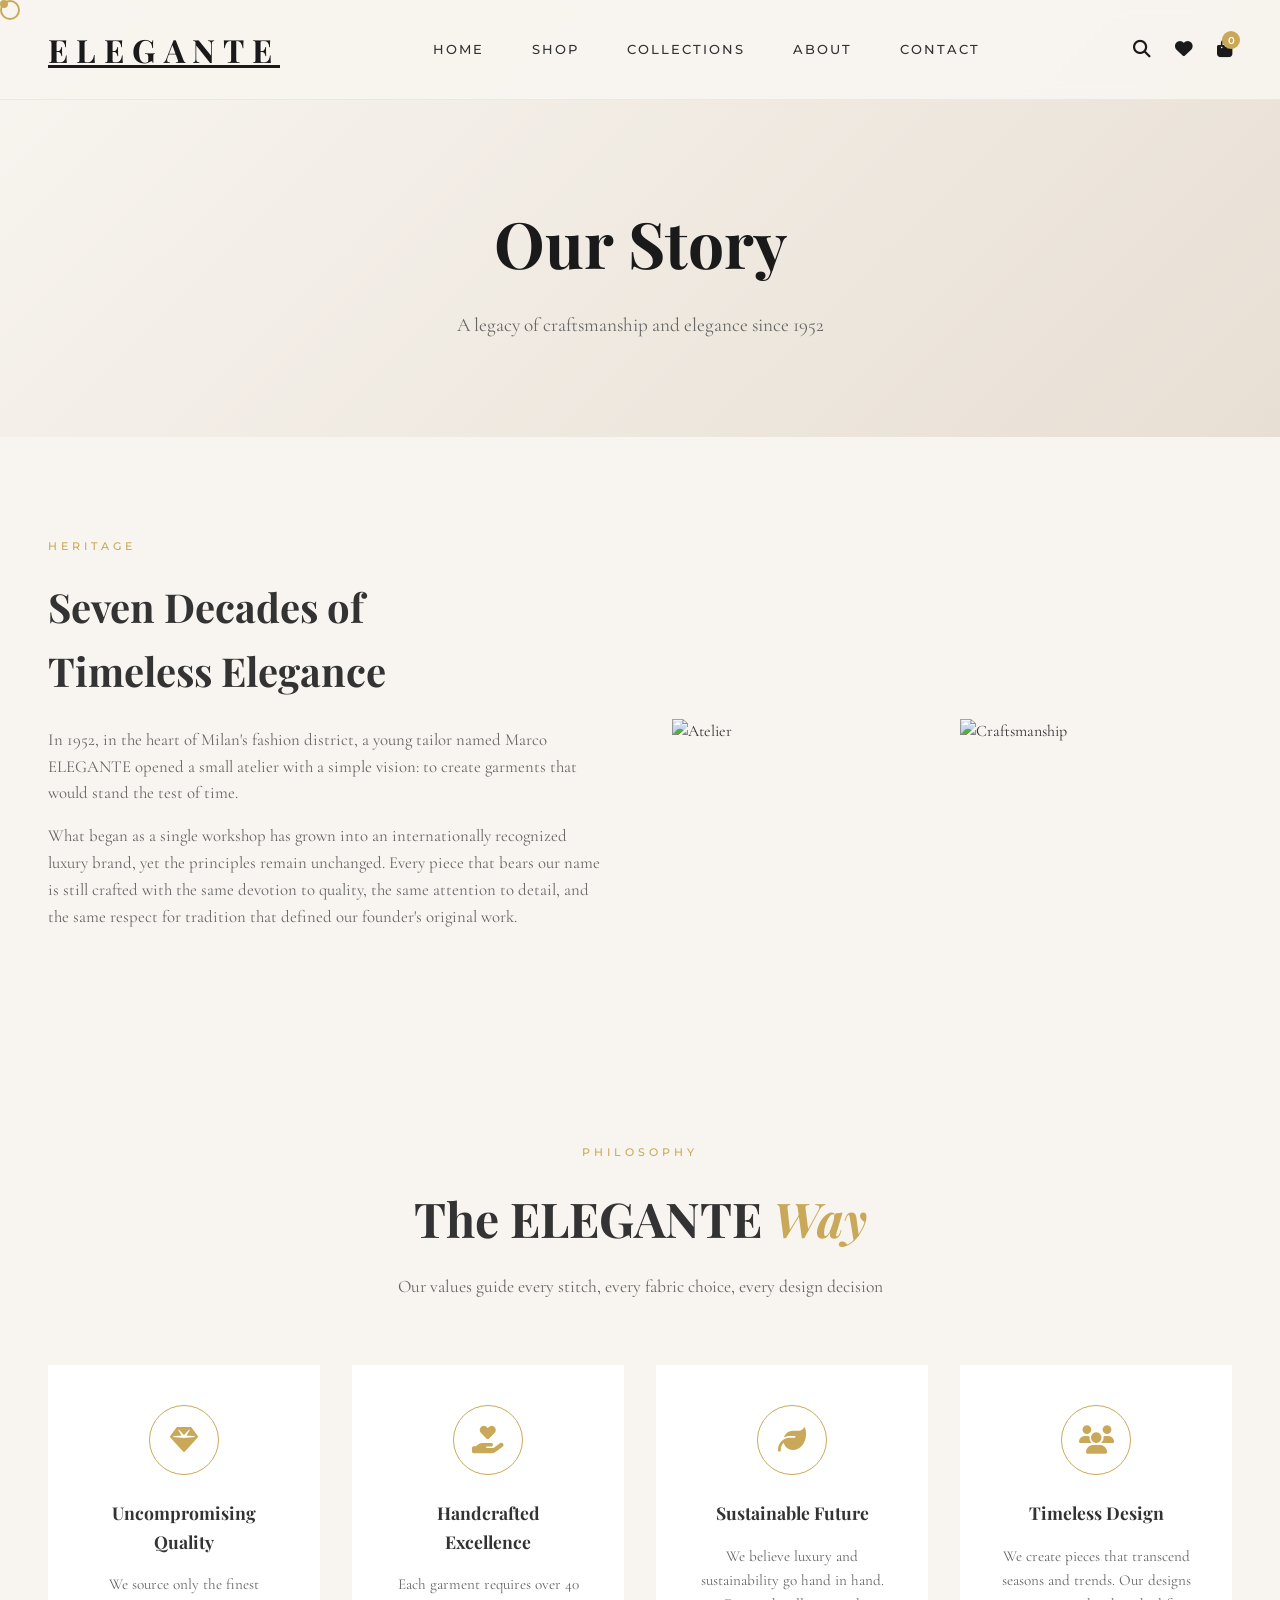
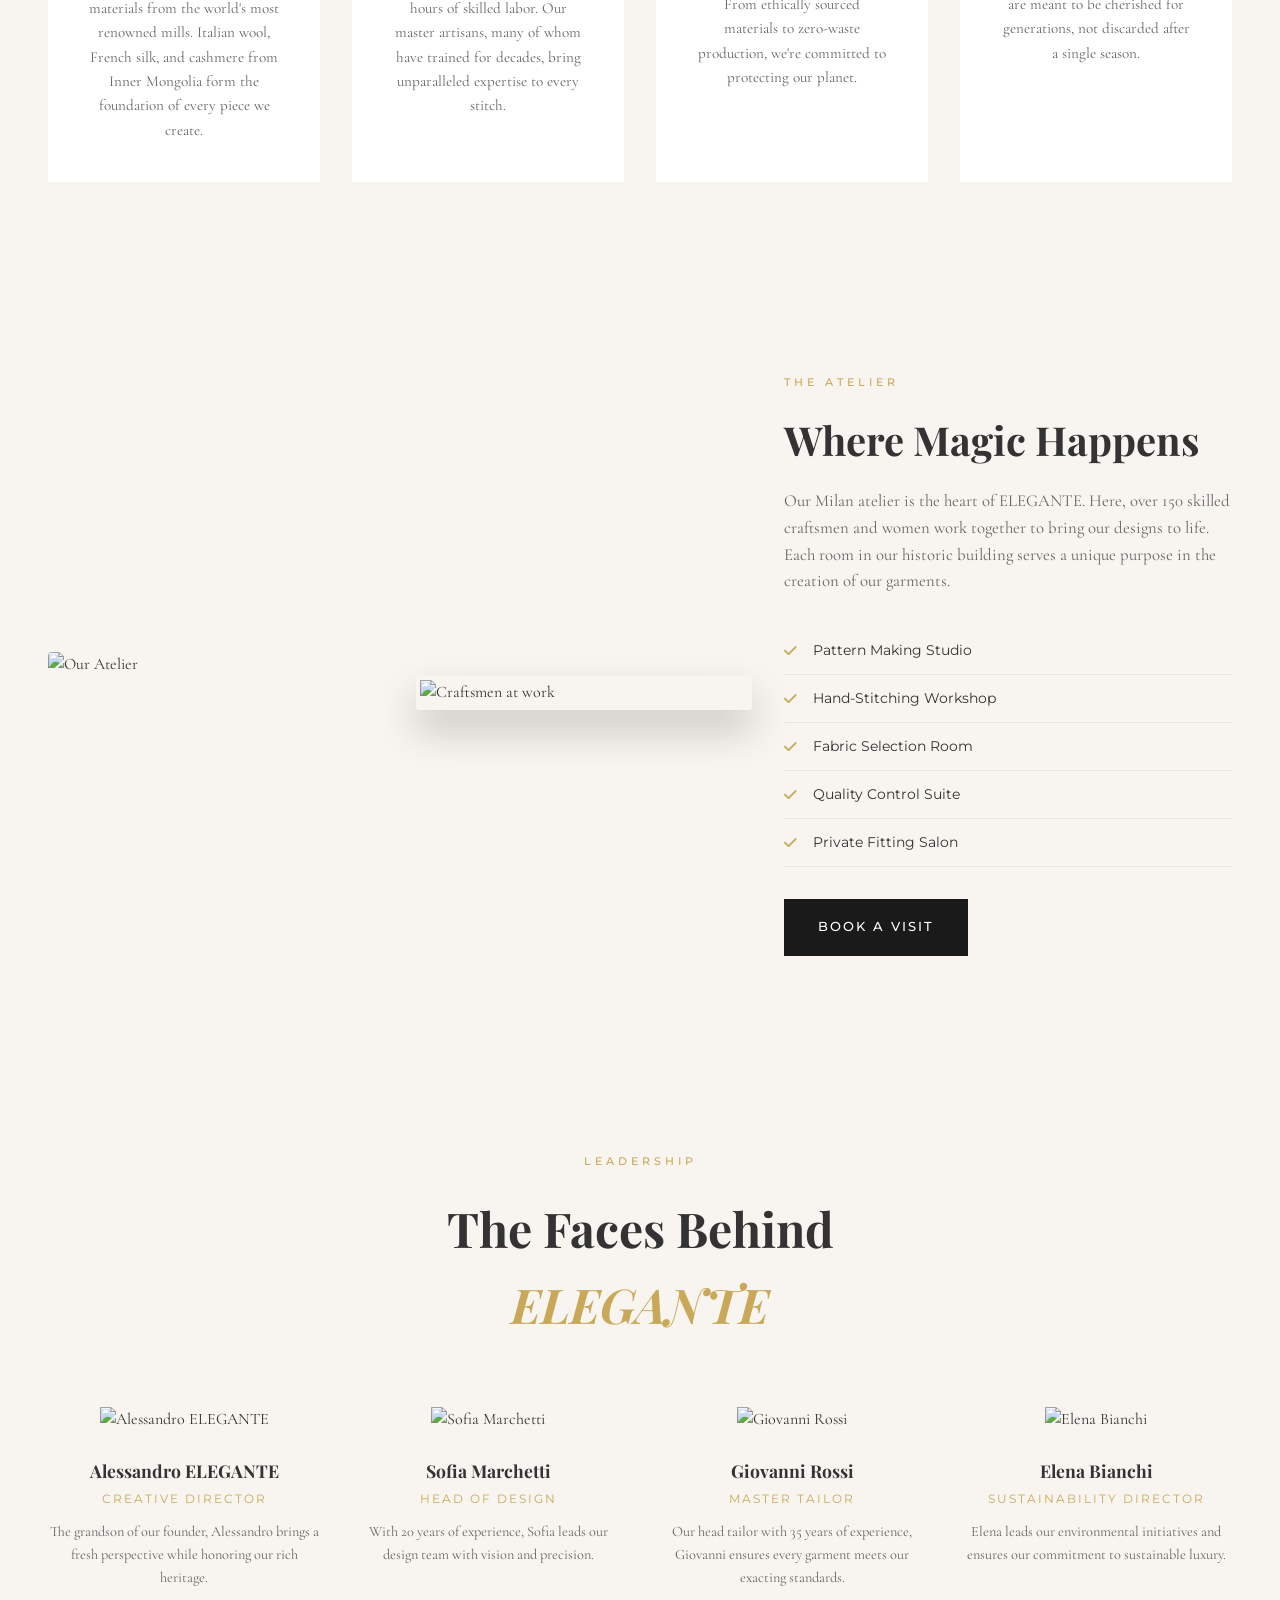
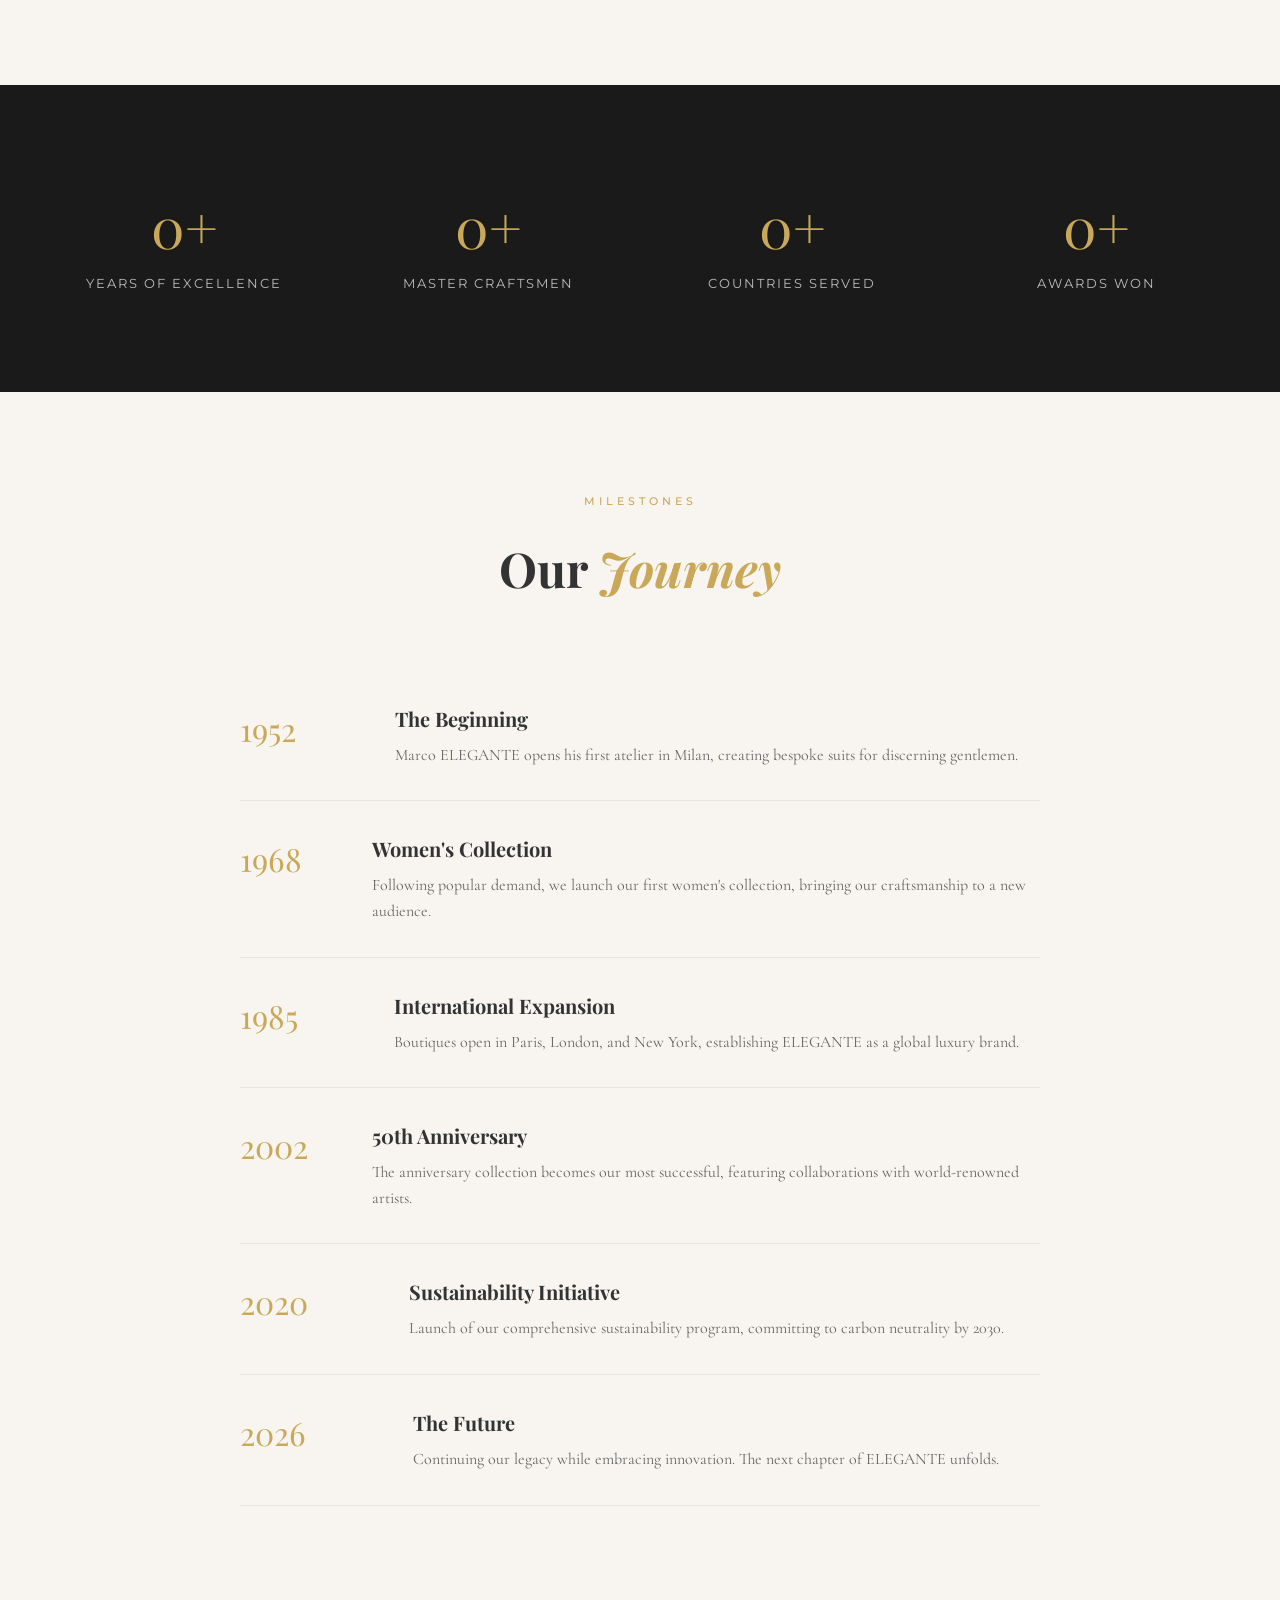
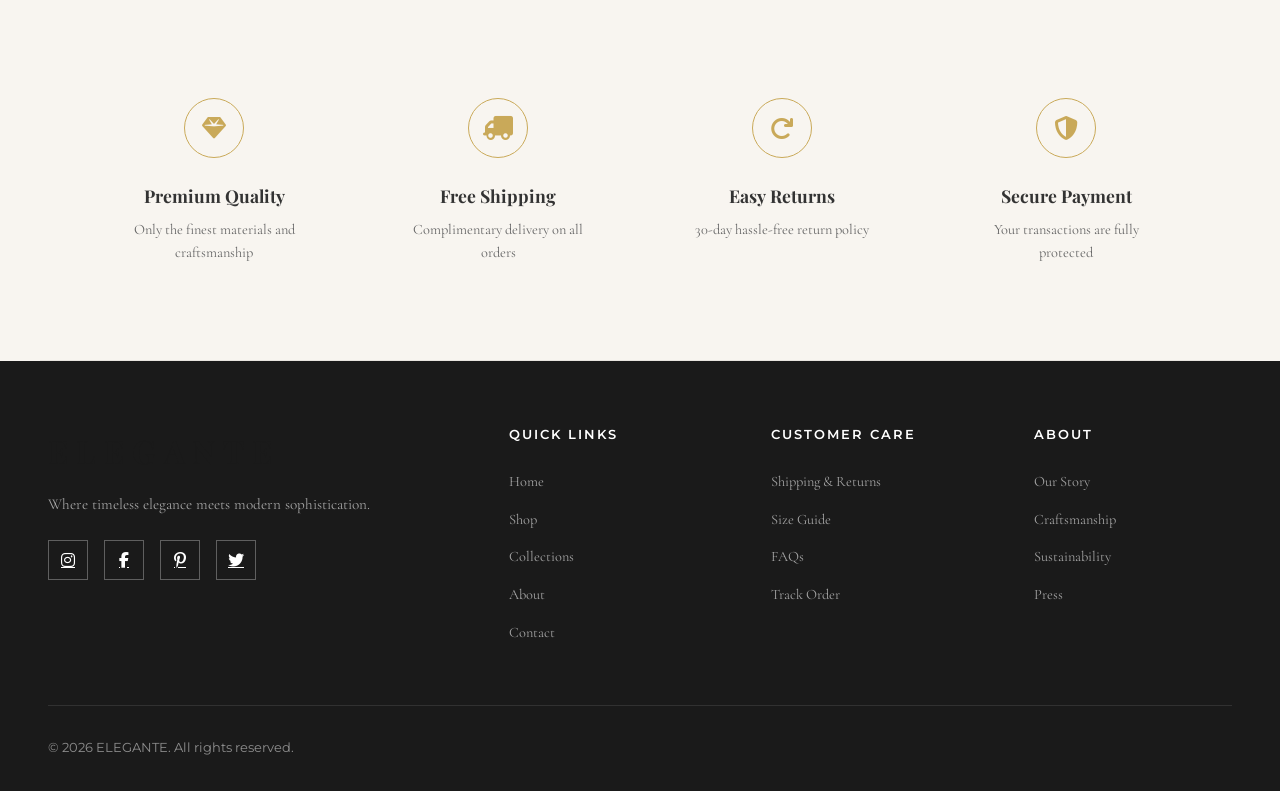
==== about.html @ 5568baad "Add multiple pages: shop, collections, about, contact" ====
<!DOCTYPE html>
<html lang="en">
<head>
    <meta charset="UTF-8">
    <meta name="viewport" content="width=device-width, initial-scale=1.0">
    <title>About Us - ELEGANTE | Luxury Clothing Brand</title>
    <link rel="stylesheet" href="style.css">
    <link href="https://fonts.googleapis.com/css2?family=Playfair+Display:wght@400;500;600;700&family=Cormorant+Garamond:wght@300;400;500;600&family=Montserrat:wght@300;400;500;600&display=swap" rel="stylesheet">
    <link rel="stylesheet" href="https://cdnjs.cloudflare.com/ajax/libs/font-awesome/6.4.0/css/all.min.css">
</head>
<body>
    <div class="cursor"></div>
    <div class="cursor-follower"></div>

    <nav class="navbar">
        <div class="nav-container">
            <a href="index.html" class="logo">ELEGANTE</a>
            <ul class="nav-links">
                <li><a href="index.html">Home</a></li>
                <li><a href="shop.html">Shop</a></li>
                <li><a href="collections.html">Collections</a></li>
                <li><a href="about.html" class="active">About</a></li>
                <li><a href="contact.html">Contact</a></li>
            </ul>
            <div class="nav-icons">
                <button class="icon-btn"><i class="fas fa-search"></i></button>
                <button class="icon-btn"><i class="fas fa-heart"></i></button>
                <button class="icon-btn cart-btn">
                    <i class="fas fa-shopping-bag"></i>
                    <span class="cart-count">0</span>
                </button>
            </div>
            <button class="nav-toggle">
                <span></span>
                <span></span>
                <span></span>
            </button>
        </div>
    </nav>

    <header class="page-header">
        <div class="header-bg"></div>
        <div class="header-content">
            <h1>Our Story</h1>
            <p>A legacy of craftsmanship and elegance since 1952</p>
        </div>
    </header>

    <section class="heritage">
        <div class="heritage-content">
            <div class="heritage-text">
                <span class="tag">Heritage</span>
                <h2>Seven Decades of<br>Timeless Elegance</h2>
                <p>In 1952, in the heart of Milan's fashion district, a young tailor named Marco ELEGANTE opened a small atelier with a simple vision: to create garments that would stand the test of time.</p>
                <p>What began as a single workshop has grown into an internationally recognized luxury brand, yet the principles remain unchanged. Every piece that bears our name is still crafted with the same devotion to quality, the same attention to detail, and the same respect for tradition that defined our founder's original work.</p>
            </div>
            <div class="heritage-images">
                <div class="heritage-img large">
                    <img src="https://images.unsplash.com/photo-1558618666-fcd25c85cd64?w=600&h=800&fit=crop" alt="Atelier">
                </div>
                <div class="heritage-img small">
                    <img src="https://images.unsplash.com/photo-1556905055-8f358a7a47b2?w=400&h=300&fit=crop" alt="Craftsmanship">
                </div>
            </div>
        </div>
    </section>

    <section class="values">
        <div class="section-header">
            <span class="tag">Philosophy</span>
            <h2>The ELEGANTE <span class="highlight">Way</span></h2>
            <p>Our values guide every stitch, every fabric choice, every design decision</p>
        </div>
        <div class="values-grid">
            <div class="value-card">
                <div class="value-icon"><i class="fas fa-gem"></i></div>
                <h3>Uncompromising Quality</h3>
                <p>We source only the finest materials from the world's most renowned mills. Italian wool, French silk, and cashmere from Inner Mongolia form the foundation of every piece we create.</p>
            </div>
            <div class="value-card">
                <div class="value-icon"><i class="fas fa-hand-holding-heart"></i></div>
                <h3>Handcrafted Excellence</h3>
                <p>Each garment requires over 40 hours of skilled labor. Our master artisans, many of whom have trained for decades, bring unparalleled expertise to every stitch.</p>
            </div>
            <div class="value-card">
                <div class="value-icon"><i class="fas fa-leaf"></i></div>
                <h3>Sustainable Future</h3>
                <p>We believe luxury and sustainability go hand in hand. From ethically sourced materials to zero-waste production, we're committed to protecting our planet.</p>
            </div>
            <div class="value-card">
                <div class="value-icon"><i class="fas fa-users"></i></div>
                <h3>Timeless Design</h3>
                <p>We create pieces that transcend seasons and trends. Our designs are meant to be cherished for generations, not discarded after a single season.</p>
            </div>
        </div>
    </section>

    <section class="atelier">
        <div class="atelier-content">
            <div class="atelier-images">
                <img src="https://images.unsplash.com/photo-1558171813-4c088753af8f?w=800&h=600&fit=crop" alt="Our Atelier">
                <img src="https://images.unsplash.com/photo-1556905055-8f358a7a47b2?w=400&h=300&fit=crop" alt="Craftsmen at work" class="floating-img">
            </div>
            <div class="atelier-text">
                <span class="tag">The Atelier</span>
                <h2>Where Magic Happens</h2>
                <p>Our Milan atelier is the heart of ELEGANTE. Here, over 150 skilled craftsmen and women work together to bring our designs to life. Each room in our historic building serves a unique purpose in the creation of our garments.</p>
                <ul class="atelier-features">
                    <li><i class="fas fa-check"></i> Pattern Making Studio</li>
                    <li><i class="fas fa-check"></i> Hand-Stitching Workshop</li>
                    <li><i class="fas fa-check"></i> Fabric Selection Room</li>
                    <li><i class="fas fa-check"></i> Quality Control Suite</li>
                    <li><i class="fas fa-check"></i> Private Fitting Salon</li>
                </ul>
                <a href="contact.html" class="btn btn-primary">Book a Visit</a>
            </div>
        </div>
    </section>

    <section class="team">
        <div class="section-header">
            <span class="tag">Leadership</span>
            <h2>The Faces Behind <span class="highlight">ELEGANTE</span></h2>
        </div>
        <div class="team-grid">
            <div class="team-member">
                <div class="member-img">
                    <img src="https://images.unsplash.com/photo-1472099645785-5658abf4ff4e?w=400&h=500&fit=crop" alt="Alessandro ELEGANTE">
                    <div class="member-overlay">
                        <div class="social">
                            <a href="#"><i class="fab fa-linkedin-in"></i></a>
                            <a href="#"><i class="fab fa-instagram"></i></a>
                        </div>
                    </div>
                </div>
                <h3>Alessandro ELEGANTE</h3>
                <span class="role">Creative Director</span>
                <p>The grandson of our founder, Alessandro brings a fresh perspective while honoring our rich heritage.</p>
            </div>
            <div class="team-member">
                <div class="member-img">
                    <img src="https://images.unsplash.com/photo-1438761681033-6461ffad8d80?w=400&h=500&fit=crop" alt="Sofia Marchetti">
                    <div class="member-overlay">
                        <div class="social">
                            <a href="#"><i class="fab fa-linkedin-in"></i></a>
                            <a href="#"><i class="fab fa-instagram"></i></a>
                        </div>
                    </div>
                </div>
                <h3>Sofia Marchetti</h3>
                <span class="role">Head of Design</span>
                <p>With 20 years of experience, Sofia leads our design team with vision and precision.</p>
            </div>
            <div class="team-member">
                <div class="member-img">
                    <img src="https://images.unsplash.com/photo-1507003211169-0a1dd7228f2d?w=400&h=500&fit=crop" alt="Giovanni Rossi">
                    <div class="member-overlay">
                        <div class="social">
                            <a href="#"><i class="fab fa-linkedin-in"></i></a>
                            <a href="#"><i class="fab fa-instagram"></i></a>
                        </div>
                    </div>
                </div>
                <h3>Giovanni Rossi</h3>
                <span class="role">Master Tailor</span>
                <p>Our head tailor with 35 years of experience, Giovanni ensures every garment meets our exacting standards.</p>
            </div>
            <div class="team-member">
                <div class="member-img">
                    <img src="https://images.unsplash.com/photo-1534528741775-53994a69daeb?w=400&h=500&fit=crop" alt="Elena Bianchi">
                    <div class="member-overlay">
                        <div class="social">
                            <a href="#"><i class="fab fa-linkedin-in"></i></a>
                            <a href="#"><i class="fab fa-instagram"></i></a>
                        </div>
                    </div>
                </div>
                <h3>Elena Bianchi</h3>
                <span class="role">Sustainability Director</span>
                <p>Elena leads our environmental initiatives and ensures our commitment to sustainable luxury.</p>
            </div>
        </div>
    </section>

    <section class="stats">
        <div class="stat-item">
            <span class="stat-number" data-target="70">0</span>
            <span class="stat-label">Years of Excellence</span>
        </div>
        <div class="stat-item">
            <span class="stat-number" data-target="150">0</span>
            <span class="stat-label">Master Craftsmen</span>
        </div>
        <div class="stat-item">
            <span class="stat-number" data-target="50">0</span>
            <span class="stat-label">Countries Served</span>
        </div>
        <div class="stat-item">
            <span class="stat-number" data-target="100">0</span>
            <span class="stat-label">Awards Won</span>
        </div>
    </section>

    <section class="timeline">
        <div class="section-header">
            <span class="tag">Milestones</span>
            <h2>Our <span class="highlight">Journey</span></h2>
        </div>
        <div class="timeline-content">
            <div class="timeline-item">
                <div class="timeline-year">1952</div>
                <div class="timeline-content">
                    <h3>The Beginning</h3>
                    <p>Marco ELEGANTE opens his first atelier in Milan, creating bespoke suits for discerning gentlemen.</p>
                </div>
            </div>
            <div class="timeline-item">
                <div class="timeline-year">1968</div>
                <div class="timeline-content">
                    <h3>Women's Collection</h3>
                    <p>Following popular demand, we launch our first women's collection, bringing our craftsmanship to a new audience.</p>
                </div>
            </div>
            <div class="timeline-item">
                <div class="timeline-year">1985</div>
                <div class="timeline-content">
                    <h3>International Expansion</h3>
                    <p>Boutiques open in Paris, London, and New York, establishing ELEGANTE as a global luxury brand.</p>
                </div>
            </div>
            <div class="timeline-item">
                <div class="timeline-year">2002</div>
                <div class="timeline-content">
                    <h3>50th Anniversary</h3>
                    <p>The anniversary collection becomes our most successful, featuring collaborations with world-renowned artists.</p>
                </div>
            </div>
            <div class="timeline-item">
                <div class="timeline-year">2020</div>
                <div class="timeline-content">
                    <h3>Sustainability Initiative</h3>
                    <p>Launch of our comprehensive sustainability program, committing to carbon neutrality by 2030.</p>
                </div>
            </div>
            <div class="timeline-item">
                <div class="timeline-year">2026</div>
                <div class="timeline-content">
                    <h3>The Future</h3>
                    <p>Continuing our legacy while embracing innovation. The next chapter of ELEGANTE unfolds.</p>
                </div>
            </div>
        </div>
    </section>

    <section class="features">
        <div class="feature">
            <div class="feature-icon"><i class="fas fa-gem"></i></div>
            <h3>Premium Quality</h3>
            <p>Only the finest materials and craftsmanship</p>
        </div>
        <div class="feature">
            <div class="feature-icon"><i class="fas fa-truck"></i></div>
            <h3>Free Shipping</h3>
            <p>Complimentary delivery on all orders</p>
        </div>
        <div class="feature">
            <div class="feature-icon"><i class="fas fa-undo"></i></div>
            <h3>Easy Returns</h3>
            <p>30-day hassle-free return policy</p>
        </div>
        <div class="feature">
            <div class="feature-icon"><i class="fas fa-shield-alt"></i></div>
            <h3>Secure Payment</h3>
            <p>Your transactions are fully protected</p>
        </div>
    </section>

    <footer class="footer">
        <div class="footer-top">
            <div class="footer-brand">
                <div class="logo">ELEGANTE</div>
                <p>Where timeless elegance meets modern sophistication.</p>
                <div class="social">
                    <a href="#"><i class="fab fa-instagram"></i></a>
                    <a href="#"><i class="fab fa-facebook-f"></i></a>
                    <a href="#"><i class="fab fa-pinterest-p"></i></a>
                    <a href="#"><i class="fab fa-twitter"></i></a>
                </div>
            </div>
            <div class="footer-links">
                <h4>Quick Links</h4>
                <ul>
                    <li><a href="index.html">Home</a></li>
                    <li><a href="shop.html">Shop</a></li>
                    <li><a href="collections.html">Collections</a></li>
                    <li><a href="about.html">About</a></li>
                    <li><a href="contact.html">Contact</a></li>
                </ul>
            </div>
            <div class="footer-links">
                <h4>Customer Care</h4>
                <ul>
                    <li><a href="#">Shipping & Returns</a></li>
                    <li><a href="#">Size Guide</a></li>
                    <li><a href="#">FAQs</a></li>
                    <li><a href="#">Track Order</a></li>
                </ul>
            </div>
            <div class="footer-links">
                <h4>About</h4>
                <ul>
                    <li><a href="#">Our Story</a></li>
                    <li><a href="#">Craftsmanship</a></li>
                    <li><a href="#">Sustainability</a></li>
                    <li><a href="#">Press</a></li>
                </ul>
            </div>
        </div>
        <div class="footer-bottom">
            <p>&copy; 2026 ELEGANTE. All rights reserved.</p>
        </div>
    </footer>

    <style>
        .page-header {
            padding: 12rem 3rem 6rem;
            text-align: center;
            position: relative;
            overflow: hidden;
        }

        .header-bg {
            position: absolute;
            inset: 0;
            background: linear-gradient(135deg, var(--cream) 0%, #e8dfd4 100%);
            z-index: 0;
        }

        .header-content {
            position: relative;
            z-index: 1;
        }

        .page-header h1 {
            font-family: var(--font-display);
            font-size: 4rem;
            color: var(--primary);
            margin-bottom: 1rem;
        }

        .page-header p {
            font-size: 1.2rem;
            color: var(--text-light);
        }

        .heritage {
            padding: 6rem 3rem;
            max-width: 1400px;
            margin: 0 auto;
        }

        .heritage-content {
            display: grid;
            grid-template-columns: 1fr 1fr;
            gap: 4rem;
            align-items: center;
        }

        .heritage-text .tag {
            font-family: var(--font-sans);
            font-size: 0.7rem;
            font-weight: 500;
            letter-spacing: 4px;
            text-transform: uppercase;
            color: var(--accent);
        }

        .heritage-text h2 {
            font-family: var(--font-display);
            font-size: 2.5rem;
            margin: 1rem 0 1.5rem;
        }

        .heritage-text p {
            color: var(--text-light);
            font-size: 1.05rem;
            margin-bottom: 1rem;
        }

        .heritage-images {
            display: grid;
            grid-template-columns: 1fr 1fr;
            gap: 1rem;
        }

        .heritage-img {
            overflow: hidden;
        }

        .heritage-img.large {
            grid-row: span 2;
        }

        .heritage-img img {
            width: 100%;
            height: 100%;
            object-fit: cover;
            transition: transform 0.6s ease;
        }

        .heritage-img:hover img {
            transform: scale(1.05);
        }

        .values {
            padding: 6rem 3rem;
            background: var(--cream);
        }

        .section-header {
            text-align: center;
            max-width: 600px;
            margin: 0 auto 4rem;
        }

        .tag {
            font-family: var(--font-sans);
            font-size: 0.7rem;
            font-weight: 500;
            letter-spacing: 4px;
            text-transform: uppercase;
            color: var(--accent);
        }

        .section-header h2 {
            font-family: var(--font-display);
            font-size: 3rem;
            margin: 1rem 0;
        }

        .highlight {
            color: var(--accent);
            font-style: italic;
        }

        .values-grid {
            display: grid;
            grid-template-columns: repeat(4, 1fr);
            gap: 2rem;
            max-width: 1200px;
            margin: 0 auto;
        }

        .value-card {
            text-align: center;
            padding: 2.5rem;
            background: var(--white);
            transition: transform 0.4s ease, box-shadow 0.4s ease;
        }

        .value-card:hover {
            transform: translateY(-10px);
            box-shadow: 0 20px 40px rgba(0, 0, 0, 0.1);
        }

        .value-icon {
            width: 70px;
            height: 70px;
            margin: 0 auto 1.5rem;
            display: flex;
            align-items: center;
            justify-content: center;
            font-size: 1.75rem;
            color: var(--accent);
            border: 1px solid var(--accent);
            border-radius: 50%;
        }

        .value-card h3 {
            font-family: var(--font-display);
            font-size: 1.1rem;
            margin-bottom: 1rem;
        }

        .value-card p {
            font-size: 0.95rem;
            color: var(--text-light);
        }

        .atelier {
            padding: 6rem 3rem;
        }

        .atelier-content {
            display: grid;
            grid-template-columns: 1.5fr 1fr;
            gap: 4rem;
            max-width: 1400px;
            margin: 0 auto;
            align-items: center;
        }

        .atelier-images {
            position: relative;
        }

        .atelier-images img {
            width: 100%;
            border-radius: 4px;
        }

        .atelier-images .floating-img {
            position: absolute;
            bottom: -2rem;
            right: -2rem;
            width: 50%;
            border: 4px solid var(--cream);
            box-shadow: 0 20px 40px rgba(0, 0, 0, 0.2);
        }

        .atelier-text .tag {
            display: block;
        }

        .atelier-text h2 {
            font-family: var(--font-display);
            font-size: 2.5rem;
            margin: 1rem 0;
        }

        .atelier-text > p {
            color: var(--text-light);
            font-size: 1.05rem;
            margin-bottom: 2rem;
        }

        .atelier-features {
            list-style: none;
            margin-bottom: 2rem;
        }

        .atelier-features li {
            padding: 0.75rem 0;
            font-family: var(--font-sans);
            font-size: 0.9rem;
            display: flex;
            align-items: center;
            gap: 1rem;
            border-bottom: 1px solid var(--light-gray);
        }

        .atelier-features i {
            color: var(--accent);
        }

        .team {
            padding: 6rem 3rem;
            background: var(--cream);
        }

        .team-grid {
            display: grid;
            grid-template-columns: repeat(4, 1fr);
            gap: 2rem;
            max-width: 1200px;
            margin: 0 auto;
        }

        .team-member {
            text-align: center;
        }

        .member-img {
            position: relative;
            margin-bottom: 1.5rem;
            overflow: hidden;
        }

        .member-img img {
            width: 100%;
            height: 300px;
            object-fit: cover;
            transition: transform 0.6s ease;
        }

        .team-member:hover .member-img img {
            transform: scale(1.05);
        }

        .member-overlay {
            position: absolute;
            inset: 0;
            background: rgba(0, 0, 0, 0.5);
            display: flex;
            align-items: center;
            justify-content: center;
            opacity: 0;
            transition: opacity 0.4s ease;
        }

        .team-member:hover .member-overlay {
            opacity: 1;
        }

        .member-overlay .social {
            display: flex;
            gap: 1rem;
        }

        .member-overlay .social a {
            width: 40px;
            height: 40px;
            background: var(--white);
            display: flex;
            align-items: center;
            justify-content: center;
            color: var(--primary);
            transition: background 0.3s ease, color 0.3s ease;
        }

        .member-overlay .social a:hover {
            background: var(--accent);
            color: var(--white);
        }

        .team-member h3 {
            font-family: var(--font-display);
            font-size: 1.1rem;
            margin-bottom: 0.25rem;
        }

        .team-member .role {
            display: block;
            font-family: var(--font-sans);
            font-size: 0.75rem;
            letter-spacing: 2px;
            text-transform: uppercase;
            color: var(--accent);
            margin-bottom: 0.75rem;
        }

        .team-member p {
            font-size: 0.9rem;
            color: var(--text-light);
        }

        .stats {
            display: grid;
            grid-template-columns: repeat(4, 1fr);
            gap: 2rem;
            padding: 6rem 3rem;
            background: var(--primary);
        }

        .stat-item {
            text-align: center;
            color: var(--white);
        }

        .stat-number {
            display: block;
            font-family: var(--font-display);
            font-size: 3.5rem;
            color: var(--accent);
        }

        .stat-number::after {
            content: '+';
        }

        .stat-label {
            font-family: var(--font-sans);
            font-size: 0.8rem;
            letter-spacing: 2px;
            text-transform: uppercase;
            opacity: 0.7;
        }

        .timeline {
            padding: 6rem 3rem;
        }

        .timeline-content {
            max-width: 800px;
            margin: 0 auto;
        }

        .timeline-item {
            display: flex;
            gap: 2rem;
            padding: 2rem 0;
            border-bottom: 1px solid var(--light-gray);
        }

        .timeline-year {
            font-family: var(--font-display);
            font-size: 2rem;
            color: var(--accent);
            min-width: 100px;
        }

        .timeline-item h3 {
            font-family: var(--font-display);
            font-size: 1.25rem;
            margin-bottom: 0.5rem;
        }

        .timeline-item p {
            color: var(--text-light);
        }

        @media (max-width: 992px) {
            .heritage-content {
                grid-template-columns: 1fr;
            }

            .values-grid {
                grid-template-columns: repeat(2, 1fr);
            }

            .atelier-content {
                grid-template-columns: 1fr;
            }

            .atelier-images .floating-img {
                position: static;
                width: 100%;
                margin-top: 1rem;
            }

            .team-grid {
                grid-template-columns: repeat(2, 1fr);
            }

            .stats {
                grid-template-columns: repeat(2, 1fr);
            }
        }

        @media (max-width: 768px) {
            .page-header h1 {
                font-size: 2.5rem;
            }

            .values-grid,
            .team-grid {
                grid-template-columns: 1fr;
            }

            .timeline-item {
                flex-direction: column;
                gap: 0.5rem;
            }

            .timeline-year {
                font-size: 1.5rem;
            }
        }
    </style>

    <script src="script.js"></script>
</body>
</html>
---- style.css ----
* {
    margin: 0;
    padding: 0;
    box-sizing: border-box;
}

:root {
    --primary: #1a1a1a;
    --accent: #c9a959;
    --accent-dark: #a68b3d;
    --cream: #f8f5f0;
    --light-gray: #e8e4df;
    --text: #333333;
    --text-light: #666666;
    --white: #ffffff;
    --font-display: 'Playfair Display', serif;
    --font-body: 'Cormorant Garamond', serif;
    --font-sans: 'Montserrat', sans-serif;
}

html {
    scroll-behavior: smooth;
}

body {
    font-family: var(--font-body);
    color: var(--text);
    background: var(--cream);
    line-height: 1.6;
    overflow-x: hidden;
    cursor: none;
}

.cursor {
    width: 20px;
    height: 20px;
    border: 2px solid var(--accent);
    border-radius: 50%;
    position: fixed;
    pointer-events: none;
    z-index: 10000;
    transition: transform 0.1s ease;
}

.cursor-follower {
    width: 8px;
    height: 8px;
    background: var(--accent);
    border-radius: 50%;
    position: fixed;
    pointer-events: none;
    z-index: 10000;
    transition: transform 0.3s ease;
}

.navbar {
    position: fixed;
    top: 0;
    left: 0;
    right: 0;
    z-index: 1000;
    padding: 1.5rem 3rem;
    background: rgba(248, 245, 240, 0.95);
    backdrop-filter: blur(10px);
    border-bottom: 1px solid rgba(0, 0, 0, 0.05);
}

.nav-container {
    max-width: 1400px;
    margin: 0 auto;
    display: flex;
    justify-content: space-between;
    align-items: center;
}

.logo {
    font-family: var(--font-display);
    font-size: 2rem;
    font-weight: 700;
    letter-spacing: 8px;
    color: var(--primary);
}

.nav-links {
    display: flex;
    list-style: none;
    gap: 3rem;
}

.nav-links a {
    font-family: var(--font-sans);
    font-size: 0.8rem;
    font-weight: 500;
    letter-spacing: 2px;
    text-transform: uppercase;
    color: var(--text);
    text-decoration: none;
    position: relative;
    padding: 0.5rem 0;
}

.nav-links a::after {
    content: '';
    position: absolute;
    bottom: 0;
    left: 0;
    width: 0;
    height: 1px;
    background: var(--accent);
    transition: width 0.3s ease;
}

.nav-links a:hover::after,
.nav-links a.active::after {
    width: 100%;
}

.nav-icons {
    display: flex;
    gap: 1.5rem;
}

.icon-btn {
    background: none;
    border: none;
    font-size: 1.1rem;
    color: var(--primary);
    cursor: pointer;
    transition: color 0.3s;
    position: relative;
}

.icon-btn:hover {
    color: var(--accent);
}

.cart-count {
    position: absolute;
    top: -8px;
    right: -8px;
    width: 18px;
    height: 18px;
    background: var(--accent);
    color: var(--white);
    font-size: 0.65rem;
    font-family: var(--font-sans);
    font-weight: 600;
    border-radius: 50%;
    display: flex;
    align-items: center;
    justify-content: center;
}

.nav-toggle {
    display: none;
    flex-direction: column;
    gap: 5px;
    background: none;
    border: none;
    cursor: pointer;
}

.nav-toggle span {
    width: 25px;
    height: 2px;
    background: var(--primary);
    transition: all 0.3s;
}

.hero {
    min-height: 100vh;
    position: relative;
    overflow: hidden;
    perspective: 1000px;
}

.hero-bg {
    position: absolute;
    inset: 0;
    transform-style: preserve-3d;
}

.bg-layer {
    position: absolute;
    inset: 0;
    background-size: cover;
    background-position: center;
}

.layer-1 {
    background: linear-gradient(135deg, var(--cream) 0%, #e8dfd4 100%);
    opacity: 1;
    transform: translateZ(-100px) scale(1.5);
}

.layer-2 {
    background: url('https://images.unsplash.com/photo-1558171813-4c088753af8f?w=1920&h=1080&fit=crop') center/cover;
    opacity: 0.05;
    transform: translateZ(-200px) scale(2);
    animation: float 20s ease-in-out infinite;
}

.layer-3 {
    background: radial-gradient(ellipse at 70% 50%, rgba(201, 169, 89, 0.1) 0%, transparent 50%);
    transform: translateZ(-50px);
}

@keyframes float {
    0%, 100% { transform: translateZ(-200px) scale(2) translateY(0); }
    50% { transform: translateZ(-200px) scale(2) translateY(-20px); }
}

.hero-content {
    position: relative;
    z-index: 1;
    max-width: 1400px;
    margin: 0 auto;
    padding: 8rem 3rem 4rem;
    display: grid;
    grid-template-columns: 1fr 1fr;
    align-items: center;
    gap: 4rem;
}

.hero-text {
    transform: translateZ(50px);
}

.subtitle {
    font-family: var(--font-sans);
    font-size: 0.75rem;
    font-weight: 500;
    letter-spacing: 4px;
    text-transform: uppercase;
    color: var(--accent);
    margin-bottom: 1.5rem;
    display: block;
}

.hero h1 {
    font-family: var(--font-display);
    font-size: 4.5rem;
    font-weight: 700;
    line-height: 1.1;
    color: var(--primary);
    margin-bottom: 1.5rem;
}

.highlight {
    color: var(--accent);
    font-style: italic;
}

.hero p {
    font-size: 1.15rem;
    color: var(--text-light);
    max-width: 450px;
    margin-bottom: 2.5rem;
}

.hero-buttons {
    display: flex;
    gap: 1.5rem;
}

.btn {
    font-family: var(--font-sans);
    font-size: 0.8rem;
    font-weight: 500;
    letter-spacing: 2px;
    text-transform: uppercase;
    padding: 1rem 2rem;
    border-radius: 0;
    text-decoration: none;
    cursor: pointer;
    transition: all 0.4s ease;
    display: inline-flex;
    align-items: center;
    gap: 0.5rem;
}

.btn-primary {
    background: var(--primary);
    color: var(--white);
    border: 2px solid var(--primary);
}

.btn-primary:hover {
    background: var(--accent);
    border-color: var(--accent);
}

.btn-secondary {
    background: transparent;
    color: var(--primary);
    border: 2px solid var(--primary);
}

.btn-secondary:hover {
    background: var(--primary);
    color: var(--white);
}

.btn-outline {
    background: transparent;
    color: var(--primary);
    border: 1px solid var(--primary);
}

.btn-outline:hover {
    background: var(--primary);
    color: var(--white);
}

.hero-3d {
    position: relative;
    height: 600px;
    transform-style: preserve-3d;
}

.mannequin {
    position: absolute;
    top: 50%;
    left: 50%;
    transform: translate(-50%, -50%) rotateY(-15deg);
    transform-style: preserve-3d;
    animation: mannequinFloat 6s ease-in-out infinite;
}

@keyframes mannequinFloat {
    0%, 100% { transform: translate(-50%, -50%) rotateY(-15deg) translateZ(0); }
    50% { transform: translate(-50%, -50%) rotateY(-15deg) translateZ(20px); }
}

.mannequin-head {
    width: 60px;
    height: 80px;
    background: linear-gradient(135deg, #d4c5b5, #c4b5a5);
    border-radius: 30px 30px 25px 25px;
    margin: 0 auto 10px;
    transform: translateZ(25px);
}

.mannequin-body {
    position: relative;
    width: 180px;
    height: 280px;
    transform-style: preserve-3d;
}

.jacket {
    position: relative;
    width: 100%;
    height: 100%;
    transform-style: preserve-3d;
}

.jacket-front {
    position: absolute;
    width: 180px;
    height: 280px;
    background: linear-gradient(135deg, #2c2c2c, #1a1a1a);
    transform: translateZ(30px);
}

.jacket-left {
    position: absolute;
    width: 40px;
    height: 280px;
    background: linear-gradient(90deg, #1a1a1a, #2c2c2c);
    transform-origin: right;
    transform: rotateY(-90deg) translateX(-40px);
}

.jacket-right {
    position: absolute;
    width: 40px;
    height: 280px;
    background: linear-gradient(90deg, #2c2c2c, #1a1a1a);
    transform-origin: left;
    transform: rotateY(90deg) translateX(40px);
}

.jacket-sleeve {
    position: absolute;
    width: 50px;
    height: 200px;
    background: linear-gradient(135deg, #2c2c2c, #1a1a1a);
    top: 20px;
}

.jacket-sleeve.left {
    left: -45px;
    transform: rotateY(-45deg) translateZ(-20px);
}

.jacket-sleeve.right {
    right: -45px;
    transform: rotateY(45deg) translateZ(-20px);
}

.mannequin-base {
    width: 120px;
    height: 20px;
    background: linear-gradient(90deg, #8b7355, #a08060);
    border-radius: 50%;
    margin: 10px auto 0;
    transform: translateZ(10px);
}

.reflection {
    position: absolute;
    bottom: 0;
    left: 50%;
    transform: translateX(-50%) scaleY(-0.3);
    opacity: 0.2;
    filter: blur(5px);
}

.scroll-indicator {
    position: absolute;
    bottom: 3rem;
    left: 50%;
    transform: translateX(-50%);
    display: flex;
    flex-direction: column;
    align-items: center;
    gap: 1rem;
}

.mouse {
    width: 25px;
    height: 40px;
    border: 2px solid var(--primary);
    border-radius: 15px;
    position: relative;
}

.wheel {
    width: 4px;
    height: 8px;
    background: var(--accent);
    border-radius: 2px;
    position: absolute;
    top: 8px;
    left: 50%;
    transform: translateX(-50%);
    animation: scroll 2s ease-in-out infinite;
}

@keyframes scroll {
    0%, 100% { transform: translateX(-50%) translateY(0); opacity: 1; }
    50% { transform: translateX(-50%) translateY(10px); opacity: 0; }
}

.scroll-indicator span {
    font-family: var(--font-sans);
    font-size: 0.7rem;
    letter-spacing: 3px;
    text-transform: uppercase;
    color: var(--text-light);
}

.features {
    display: grid;
    grid-template-columns: repeat(4, 1fr);
    gap: 2rem;
    max-width: 1200px;
    margin: 0 auto;
    padding: 4rem 3rem;
    border-bottom: 1px solid var(--light-gray);
}

.feature {
    text-align: center;
    padding: 2rem;
}

.feature-icon {
    width: 60px;
    height: 60px;
    margin: 0 auto 1.5rem;
    display: flex;
    align-items: center;
    justify-content: center;
    font-size: 1.5rem;
    color: var(--accent);
    border: 1px solid var(--accent);
    border-radius: 50%;
    transform: rotateY(180deg);
    transition: transform 0.5s ease;
}

.feature:hover .feature-icon {
    transform: rotateY(0deg);
}

.feature h3 {
    font-family: var(--font-display);
    font-size: 1.1rem;
    margin-bottom: 0.5rem;
}

.feature p {
    font-size: 0.9rem;
    color: var(--text-light);
}

.section-header {
    text-align: center;
    max-width: 600px;
    margin: 0 auto 4rem;
}

.tag {
    font-family: var(--font-sans);
    font-size: 0.7rem;
    font-weight: 500;
    letter-spacing: 4px;
    text-transform: uppercase;
    color: var(--accent);
}

.section-header h2 {
    font-family: var(--font-display);
    font-size: 3rem;
    margin: 1rem 0;
}

.section-header p {
    color: var(--text-light);
    font-size: 1.1rem;
}

.collections {
    padding: 6rem 3rem;
    max-width: 1400px;
    margin: 0 auto;
}

.collections-grid {
    display: grid;
    grid-template-columns: repeat(4, 1fr);
    grid-template-rows: repeat(2, 300px);
    gap: 1.5rem;
}

.collection-card {
    position: relative;
    overflow: hidden;
    border-radius: 4px;
}

.collection-card.large {
    grid-row: span 2;
}

.card-inner {
    width: 100%;
    height: 100%;
    position: relative;
    transform-style: preserve-3d;
    transition: transform 0.8s ease;
}

.card-front {
    width: 100%;
    height: 100%;
    backface-visibility: hidden;
    position: relative;
    transform: rotateY(0);
}

.card-front img {
    width: 100%;
    height: 100%;
    object-fit: cover;
    transition: transform 0.8s ease;
}

.collection-card:hover .card-front img {
    transform: scale(1.1);
}

.card-overlay {
    position: absolute;
    inset: 0;
    background: linear-gradient(to top, rgba(0, 0, 0, 0.8), transparent);
    display: flex;
    flex-direction: column;
    justify-content: flex-end;
    padding: 2rem;
    color: var(--white);
}

.card-overlay .tag {
    color: var(--accent);
    margin-bottom: 0.5rem;
}

.card-overlay h3 {
    font-family: var(--font-display);
    font-size: 1.5rem;
    margin-bottom: 0.5rem;
}

.card-overlay p {
    font-size: 0.9rem;
    opacity: 0.8;
    margin-bottom: 1rem;
}

.explore-btn {
    font-family: var(--font-sans);
    font-size: 0.75rem;
    font-weight: 500;
    letter-spacing: 2px;
    text-transform: uppercase;
    color: var(--white);
    text-decoration: none;
    display: inline-flex;
    align-items: center;
    gap: 0.5rem;
    opacity: 0;
    transform: translateY(20px);
    transition: all 0.4s ease;
}

.collection-card:hover .explore-btn {
    opacity: 1;
    transform: translateY(0);
}

.showcase {
    padding: 6rem 3rem;
    background: var(--primary);
    color: var(--white);
    overflow: hidden;
}

.showcase-content {
    max-width: 1400px;
    margin: 0 auto;
    display: grid;
    grid-template-columns: 1fr 1fr;
    align-items: center;
    gap: 4rem;
}

.showcase-text .tag {
    color: var(--accent);
}

.showcase-text h2 {
    font-family: var(--font-display);
    font-size: 3rem;
    margin: 1rem 0;
}

.showcase-text p {
    color: rgba(255, 255, 255, 0.7);
    font-size: 1.1rem;
    margin-bottom: 2rem;
}

.price {
    font-family: var(--font-display);
    font-size: 2.5rem;
    color: var(--accent);
    margin-bottom: 2rem;
}

.showcase-buttons {
    display: flex;
    gap: 1rem;
}

.showcase-buttons .btn-primary {
    background: var(--accent);
    border-color: var(--accent);
}

.showcase-buttons .btn-primary:hover {
    background: var(--accent-dark);
    border-color: var(--accent-dark);
}

.showcase-buttons .btn-outline {
    color: var(--white);
    border-color: var(--white);
}

.showcase-buttons .btn-outline:hover {
    background: var(--white);
    color: var(--primary);
}

.showcase-3d {
    height: 500px;
    perspective: 1000px;
}

.coat-3d {
    position: relative;
    width: 100%;
    height: 100%;
    transform-style: preserve-3d;
    animation: coatFloat 8s ease-in-out infinite;
}

@keyframes coatFloat {
    0%, 100% { transform: rotateY(-20deg) rotateX(5deg); }
    50% { transform: rotateY(-20deg) rotateX(5deg) translateY(-20px); }
}

.coat-body {
    position: absolute;
    top: 50%;
    left: 50%;
    transform: translate(-50%, -50%);
    width: 200px;
    height: 400px;
    transform-style: preserve-3d;
}

.coat-side {
    position: absolute;
    width: 50px;
    height: 400px;
    background: linear-gradient(135deg, #3a3a3a, #1a1a1a);
}

.coat-side.left {
    left: 0;
    transform-origin: right;
    transform: rotateY(-45deg);
}

.coat-side.right {
    right: 0;
    transform-origin: left;
    transform: rotateY(45deg);
}

.coat-front {
    position: absolute;
    width: 200px;
    height: 400px;
    background: linear-gradient(135deg, #2a2a2a, #1a1a1a);
    transform: translateZ(50px);
}

.coat-collar {
    position: absolute;
    top: -20px;
    left: 50%;
    transform: translateX(-50%) translateZ(50px);
    width: 100px;
    height: 60px;
    background: #3a3a3a;
    clip-path: polygon(0 100%, 50% 0, 100% 100%);
}

.coat-lapel {
    position: absolute;
    width: 50px;
    height: 150px;
    background: #3a3a3a;
    top: 30px;
}

.coat-lapel.left {
    left: 25px;
    transform: rotateY(-30deg) translateZ(52px);
}

.coat-lapel.right {
    right: 25px;
    transform: rotateY(30deg) translateZ(52px);
}

.coat-button {
    position: absolute;
    width: 15px;
    height: 15px;
    background: var(--accent);
    border-radius: 50%;
    top: 180px;
    left: 50%;
    transform: translateX(-50%) translateZ(52px);
    box-shadow: 0 0 10px rgba(201, 169, 89, 0.5);
}

.coat-pocket {
    position: absolute;
    width: 60px;
    height: 80px;
    border: 1px solid rgba(255, 255, 255, 0.1);
    bottom: 80px;
}

.coat-pocket.left { left: 20px; }
.coat-pocket.right { right: 20px; }

.coat-sleeve {
    position: absolute;
    width: 45px;
    height: 280px;
    background: linear-gradient(135deg, #2a2a2a, #1a1a1a);
    top: 30px;
}

.coat-sleeve.left {
    left: -35px;
    transform: rotateY(-45deg);
}

.coat-sleeve.right {
    right: -35px;
    transform: rotateY(45deg);
}

.coat-shadow {
    position: absolute;
    bottom: -50px;
    left: 50%;
    transform: translateX(-50%) rotateX(90deg);
    width: 200px;
    height: 200px;
    background: radial-gradient(ellipse, rgba(0, 0, 0, 0.3), transparent);
}

.products {
    padding: 6rem 3rem;
    max-width: 1400px;
    margin: 0 auto;
}

.products-grid {
    display: grid;
    grid-template-columns: repeat(3, 1fr);
    gap: 2rem;
    margin-bottom: 4rem;
}

.product-card {
    position: relative;
}

.product-3d {
    position: relative;
    perspective: 1000px;
    margin-bottom: 1.5rem;
}

.product-wrapper {
    position: relative;
    transform-style: preserve-3d;
    transition: transform 0.6s ease;
}

.product-card:hover .product-wrapper {
    transform: rotateY(-10deg) rotateX(5deg);
}

.product-img {
    position: relative;
    width: 100%;
    height: 450px;
    overflow: hidden;
    background: var(--light-gray);
}

.product-img img {
    width: 100%;
    height: 100%;
    object-fit: cover;
    transition: transform 0.6s ease;
}

.product-card:hover .product-img img {
    transform: scale(1.05);
}

.hover-img {
    position: absolute;
    top: 0;
    left: 0;
    opacity: 0;
    transition: opacity 0.4s ease;
}

.product-card:hover .hover-img {
    opacity: 1;
}

.product-actions {
    position: absolute;
    right: 1rem;
    top: 1rem;
    display: flex;
    flex-direction: column;
    gap: 0.5rem;
    opacity: 0;
    transform: translateX(20px);
    transition: all 0.4s ease;
}

.product-card:hover .product-actions {
    opacity: 1;
    transform: translateX(0);
}

.action-btn {
    width: 40px;
    height: 40px;
    background: var(--white);
    border: none;
    border-radius: 50%;
    display: flex;
    align-items: center;
    justify-content: center;
    cursor: pointer;
    transition: all 0.3s ease;
    box-shadow: 0 2px 10px rgba(0, 0, 0, 0.1);
}

.action-btn:hover {
    background: var(--accent);
    color: var(--white);
}

.product-info {
    text-align: center;
}

.product-category {
    font-family: var(--font-sans);
    font-size: 0.7rem;
    letter-spacing: 2px;
    text-transform: uppercase;
    color: var(--text-light);
}

.product-info h3 {
    font-family: var(--font-display);
    font-size: 1.25rem;
    margin: 0.5rem 0;
}

.product-price {
    font-family: var(--font-display);
    font-size: 1.25rem;
    color: var(--accent);
    margin-bottom: 0.75rem;
}

.product-colors {
    display: flex;
    justify-content: center;
    gap: 0.5rem;
}

.color {
    width: 18px;
    height: 18px;
    border-radius: 50%;
    cursor: pointer;
    transition: transform 0.3s ease;
}

.color:hover {
    transform: scale(1.2);
}

.products-cta {
    text-align: center;
}

.about {
    padding: 6rem 3rem;
    max-width: 1400px;
    margin: 0 auto;
    display: grid;
    grid-template-columns: 1fr 1fr;
    gap: 6rem;
    align-items: center;
}

.about-image {
    perspective: 1000px;
}

.image-frame {
    position: relative;
    transform-style: preserve-3d;
}

.image-frame img {
    width: 100%;
    height: 600px;
    object-fit: cover;
    transform: rotateY(-10deg);
    transition: transform 0.8s ease;
}

.image-frame:hover img {
    transform: rotateY(0);
}

.frame-accent {
    position: absolute;
    top: 20px;
    left: 20px;
    right: -20px;
    bottom: -20px;
    border: 2px solid var(--accent);
    transform: translateZ(-50px);
}

.about-content h2 {
    font-family: var(--font-display);
    font-size: 2.5rem;
    margin: 1rem 0;
}

.about-content > p {
    color: var(--text-light);
    font-size: 1.1rem;
    margin-bottom: 2rem;
}

.about-stats {
    display: flex;
    gap: 3rem;
    margin-bottom: 2rem;
    padding: 2rem 0;
    border-top: 1px solid var(--light-gray);
    border-bottom: 1px solid var(--light-gray);
}

.stat {
    text-align: center;
}

.stat .number {
    font-family: var(--font-display);
    font-size: 2.5rem;
    color: var(--accent);
    display: block;
}

.stat .label {
    font-family: var(--font-sans);
    font-size: 0.7rem;
    letter-spacing: 2px;
    text-transform: uppercase;
    color: var(--text-light);
}

.testimonials {
    padding: 6rem 3rem;
    background: var(--light-gray);
}

.testimonials-container {
    max-width: 1200px;
    margin: 0 auto;
    display: grid;
    grid-template-columns: repeat(3, 1fr);
    gap: 2rem;
}

.testimonial-card {
    background: var(--white);
    padding: 3rem;
    text-align: center;
    transition: transform 0.4s ease, box-shadow 0.4s ease;
}

.testimonial-card:hover {
    transform: translateY(-10px);
    box-shadow: 0 20px 40px rgba(0, 0, 0, 0.1);
}

.quote {
    font-size: 3rem;
    color: var(--accent);
    margin-bottom: 1rem;
}

.testimonial-card p {
    font-size: 1.1rem;
    font-style: italic;
    color: var(--text-light);
    margin-bottom: 2rem;
    line-height: 1.8;
}

.client {
    display: flex;
    align-items: center;
    justify-content: center;
    gap: 1rem;
}

.client img {
    width: 50px;
    height: 50px;
    border-radius: 50%;
    object-fit: cover;
}

.client-info strong {
    display: block;
    font-family: var(--font-display);
    font-size: 1rem;
}

.client-info span {
    font-family: var(--font-sans);
    font-size: 0.75rem;
    color: var(--text-light);
}

.newsletter {
    padding: 6rem 3rem;
    background: var(--primary);
    color: var(--white);
    text-align: center;
}

.newsletter-content {
    max-width: 600px;
    margin: 0 auto;
}

.newsletter h2 {
    font-family: var(--font-display);
    font-size: 2.5rem;
    margin-bottom: 1rem;
}

.newsletter > .newsletter-content > p {
    color: rgba(255, 255, 255, 0.7);
    margin-bottom: 2rem;
}

.newsletter-form {
    display: flex;
    gap: 1rem;
    max-width: 500px;
    margin: 0 auto 1rem;
}

.newsletter-form input {
    flex: 1;
    padding: 1rem 1.5rem;
    background: transparent;
    border: 1px solid rgba(255, 255, 255, 0.3);
    color: var(--white);
    font-family: var(--font-sans);
    font-size: 0.9rem;
}

.newsletter-form input::placeholder {
    color: rgba(255, 255, 255, 0.5);
}

.newsletter-form input:focus {
    outline: none;
    border-color: var(--accent);
}

.newsletter .btn-primary {
    background: var(--accent);
    border-color: var(--accent);
}

.privacy {
    font-family: var(--font-sans);
    font-size: 0.75rem;
    color: rgba(255, 255, 255, 0.5);
}

.contact {
    padding: 6rem 3rem;
    background: var(--cream);
}

.contact-container {
    max-width: 1200px;
    margin: 0 auto;
    display: grid;
    grid-template-columns: 1fr 1fr;
    gap: 6rem;
}

.contact-info h2 {
    font-family: var(--font-display);
    font-size: 2.5rem;
    margin-bottom: 2rem;
}

.locations {
    display: flex;
    flex-direction: column;
    gap: 2rem;
}

.location h4 {
    font-family: var(--font-display);
    font-size: 1.1rem;
    margin-bottom: 0.5rem;
    display: flex;
    align-items: center;
    gap: 0.5rem;
    color: var(--accent);
}

.location p {
    color: var(--text-light);
    font-size: 0.95rem;
    line-height: 1.6;
}

.location span {
    font-family: var(--font-sans);
    font-size: 0.8rem;
    color: var(--text-light);
}

.contact-form h3 {
    font-family: var(--font-display);
    font-size: 1.5rem;
    margin-bottom: 2rem;
}

.contact-form form {
    display: flex;
    flex-direction: column;
    gap: 1rem;
}

.form-row {
    display: grid;
    grid-template-columns: 1fr 1fr;
    gap: 1rem;
}

.contact-form input,
.contact-form select,
.contact-form textarea {
    padding: 1rem;
    background: var(--white);
    border: 1px solid var(--light-gray);
    font-family: var(--font-sans);
    font-size: 0.9rem;
}

.contact-form input:focus,
.contact-form select:focus,
.contact-form textarea:focus {
    outline: none;
    border-color: var(--accent);
}

.contact-form textarea {
    resize: none;
}

.footer {
    background: var(--primary);
    color: var(--white);
    padding: 4rem 3rem 2rem;
}

.footer-top {
    max-width: 1400px;
    margin: 0 auto;
    display: grid;
    grid-template-columns: 2fr 1fr 1fr 1fr;
    gap: 4rem;
    padding-bottom: 3rem;
    border-bottom: 1px solid rgba(255, 255, 255, 0.1);
}

.footer-brand .logo {
    margin-bottom: 1rem;
}

.footer-brand p {
    color: rgba(255, 255, 255, 0.6);
    margin-bottom: 1.5rem;
    font-size: 0.95rem;
}

.social {
    display: flex;
    gap: 1rem;
}

.social a {
    width: 40px;
    height: 40px;
    border: 1px solid rgba(255, 255, 255, 0.3);
    display: flex;
    align-items: center;
    justify-content: center;
    color: var(--white);
    transition: all 0.3s ease;
}

.social a:hover {
    background: var(--accent);
    border-color: var(--accent);
}

.footer-links h4 {
    font-family: var(--font-sans);
    font-size: 0.8rem;
    font-weight: 600;
    letter-spacing: 2px;
    text-transform: uppercase;
    margin-bottom: 1.5rem;
}

.footer-links ul {
    list-style: none;
}

.footer-links li {
    margin-bottom: 0.75rem;
}

.footer-links a {
    color: rgba(255, 255, 255, 0.6);
    text-decoration: none;
    font-size: 0.9rem;
    transition: color 0.3s ease;
}

.footer-links a:hover {
    color: var(--accent);
}

.footer-bottom {
    max-width: 1400px;
    margin: 0 auto;
    padding-top: 2rem;
    display: flex;
    justify-content: space-between;
    align-items: center;
}

.footer-bottom p {
    font-family: var(--font-sans);
    font-size: 0.8rem;
    color: rgba(255, 255, 255, 0.5);
}

.footer-legal {
    display: flex;
    gap: 2rem;
}

.footer-legal a {
    font-family: var(--font-sans);
    font-size: 0.75rem;
    color: rgba(255, 255, 255, 0.5);
    text-decoration: none;
}

.footer-legal a:hover {
    color: var(--accent);
}

@media (max-width: 1200px) {
    .products-grid {
        grid-template-columns: repeat(2, 1fr);
    }
    
    .testimonials-container {
        grid-template-columns: repeat(2, 1fr);
    }
}

@media (max-width: 992px) {
    .hero-content {
        grid-template-columns: 1fr;
        text-align: center;
    }
    
    .hero h1 {
        font-size: 3rem;
    }
    
    .hero p {
        margin: 0 auto 2rem;
    }
    
    .hero-buttons {
        justify-content: center;
    }
    
    .hero-3d {
        display: none;
    }
    
    .features {
        grid-template-columns: repeat(2, 1fr);
    }
    
    .collections-grid {
        grid-template-columns: repeat(2, 1fr);
    }
    
    .collection-card.large {
        grid-column: span 2;
        grid-row: span 1;
    }
    
    .showcase-content {
        grid-template-columns: 1fr;
    }
    
    .showcase-3d {
        display: none;
    }
    
    .about {
        grid-template-columns: 1fr;
    }
    
    .about-image {
        order: -1;
    }
    
    .contact-container {
        grid-template-columns: 1fr;
    }
    
    .footer-top {
        grid-template-columns: repeat(2, 1fr);
    }
}

@media (max-width: 768px) {
    .nav-links {
        position: fixed;
        top: 80px;
        left: 0;
        right: 0;
        background: var(--cream);
        flex-direction: column;
        padding: 2rem;
        gap: 1.5rem;
        transform: translateY(-150%);
        transition: transform 0.3s ease;
    }
    
    .nav-links.active {
        transform: translateY(0);
    }
    
    .nav-toggle {
        display: flex;
    }
    
    .hero h1 {
        font-size: 2.5rem;
    }
    
    .section-header h2 {
        font-size: 2rem;
    }
    
    .collections-grid {
        grid-template-columns: 1fr;
    }
    
    .collection-card.large {
        grid-column: span 1;
    }
    
    .products-grid {
        grid-template-columns: 1fr;
    }
    
    .product-img {
        height: 350px;
    }
    
    .testimonials-container {
        grid-template-columns: 1fr;
    }
    
    .about-stats {
        flex-direction: column;
        gap: 1.5rem;
    }
    
    .newsletter-form {
        flex-direction: column;
    }
    
    .footer-top {
        grid-template-columns: 1fr;
    }
    
    .footer-bottom {
        flex-direction: column;
        gap: 1rem;
        text-align: center;
    }
    
    .footer-legal {
        flex-wrap: wrap;
        justify-content: center;
    }
    
    .cursor, .cursor-follower {
        display: none;
    }
    
    body {
        cursor: auto;
    }
}
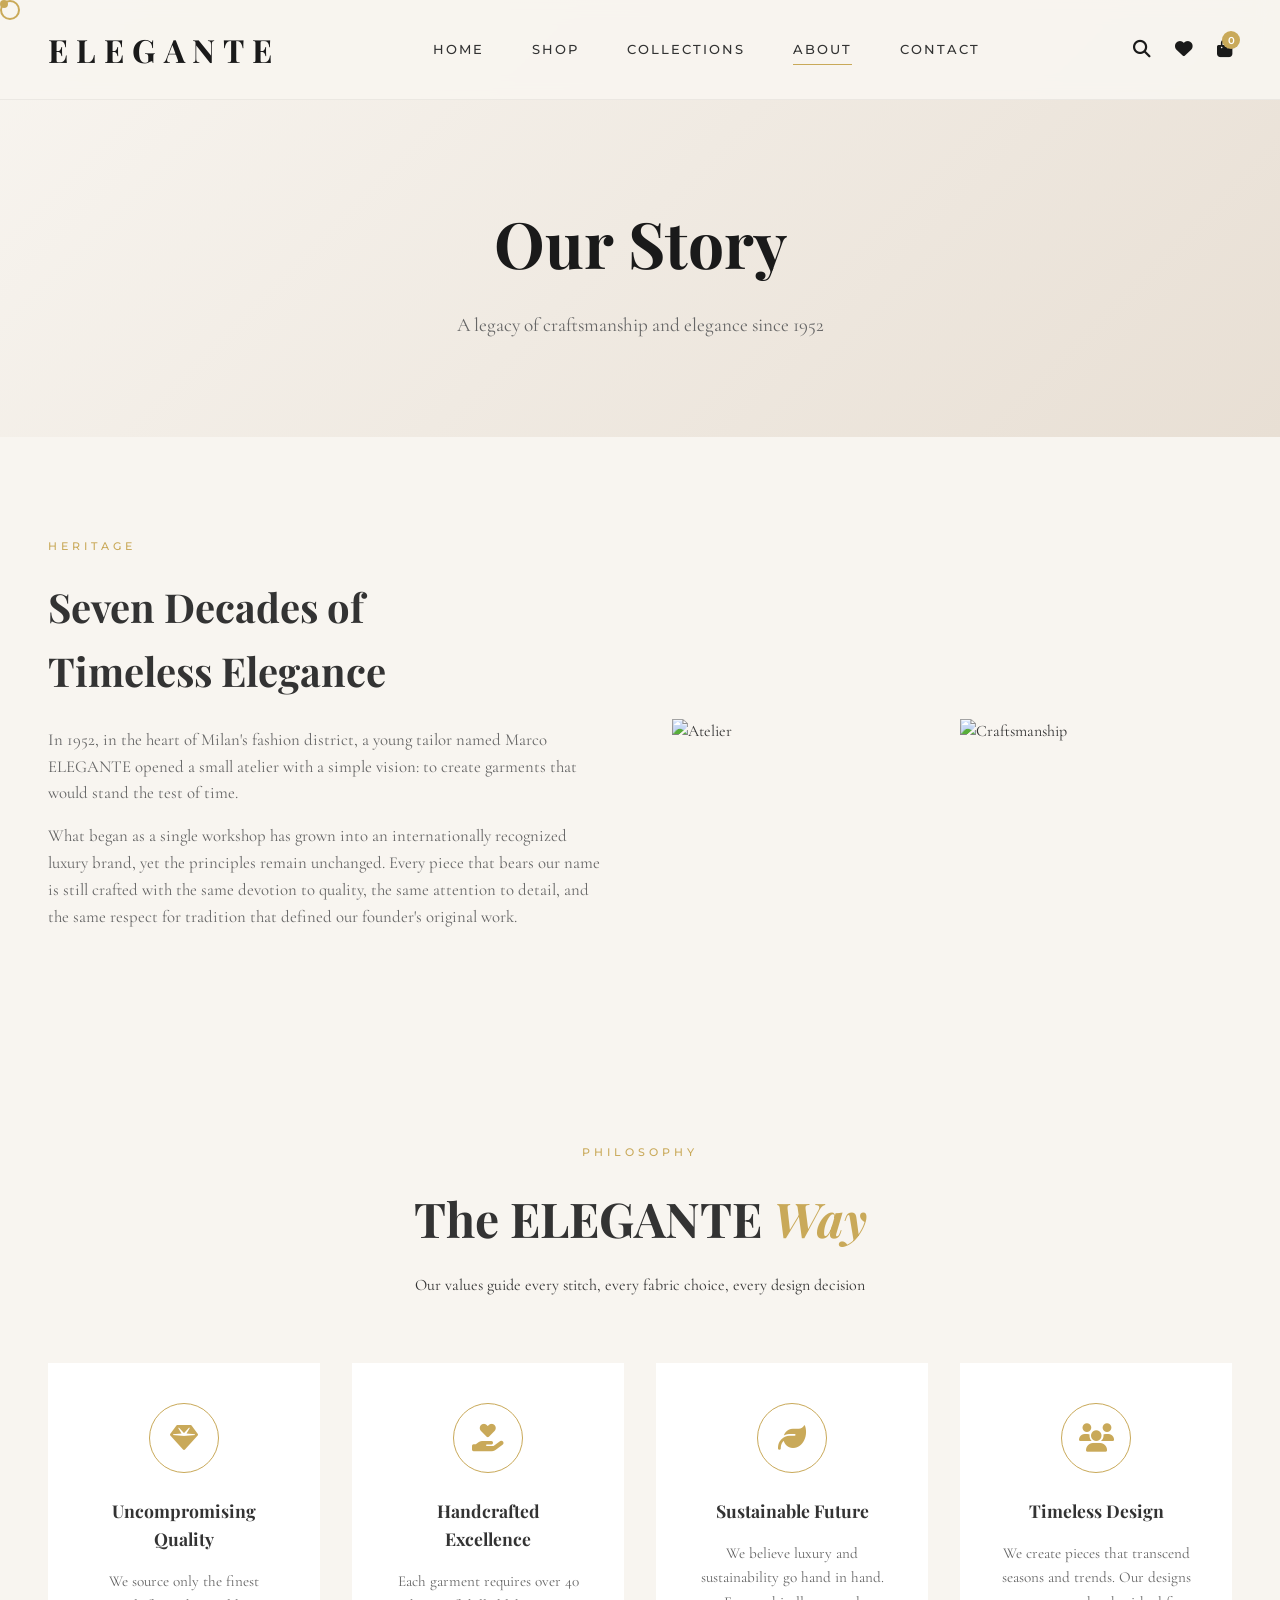
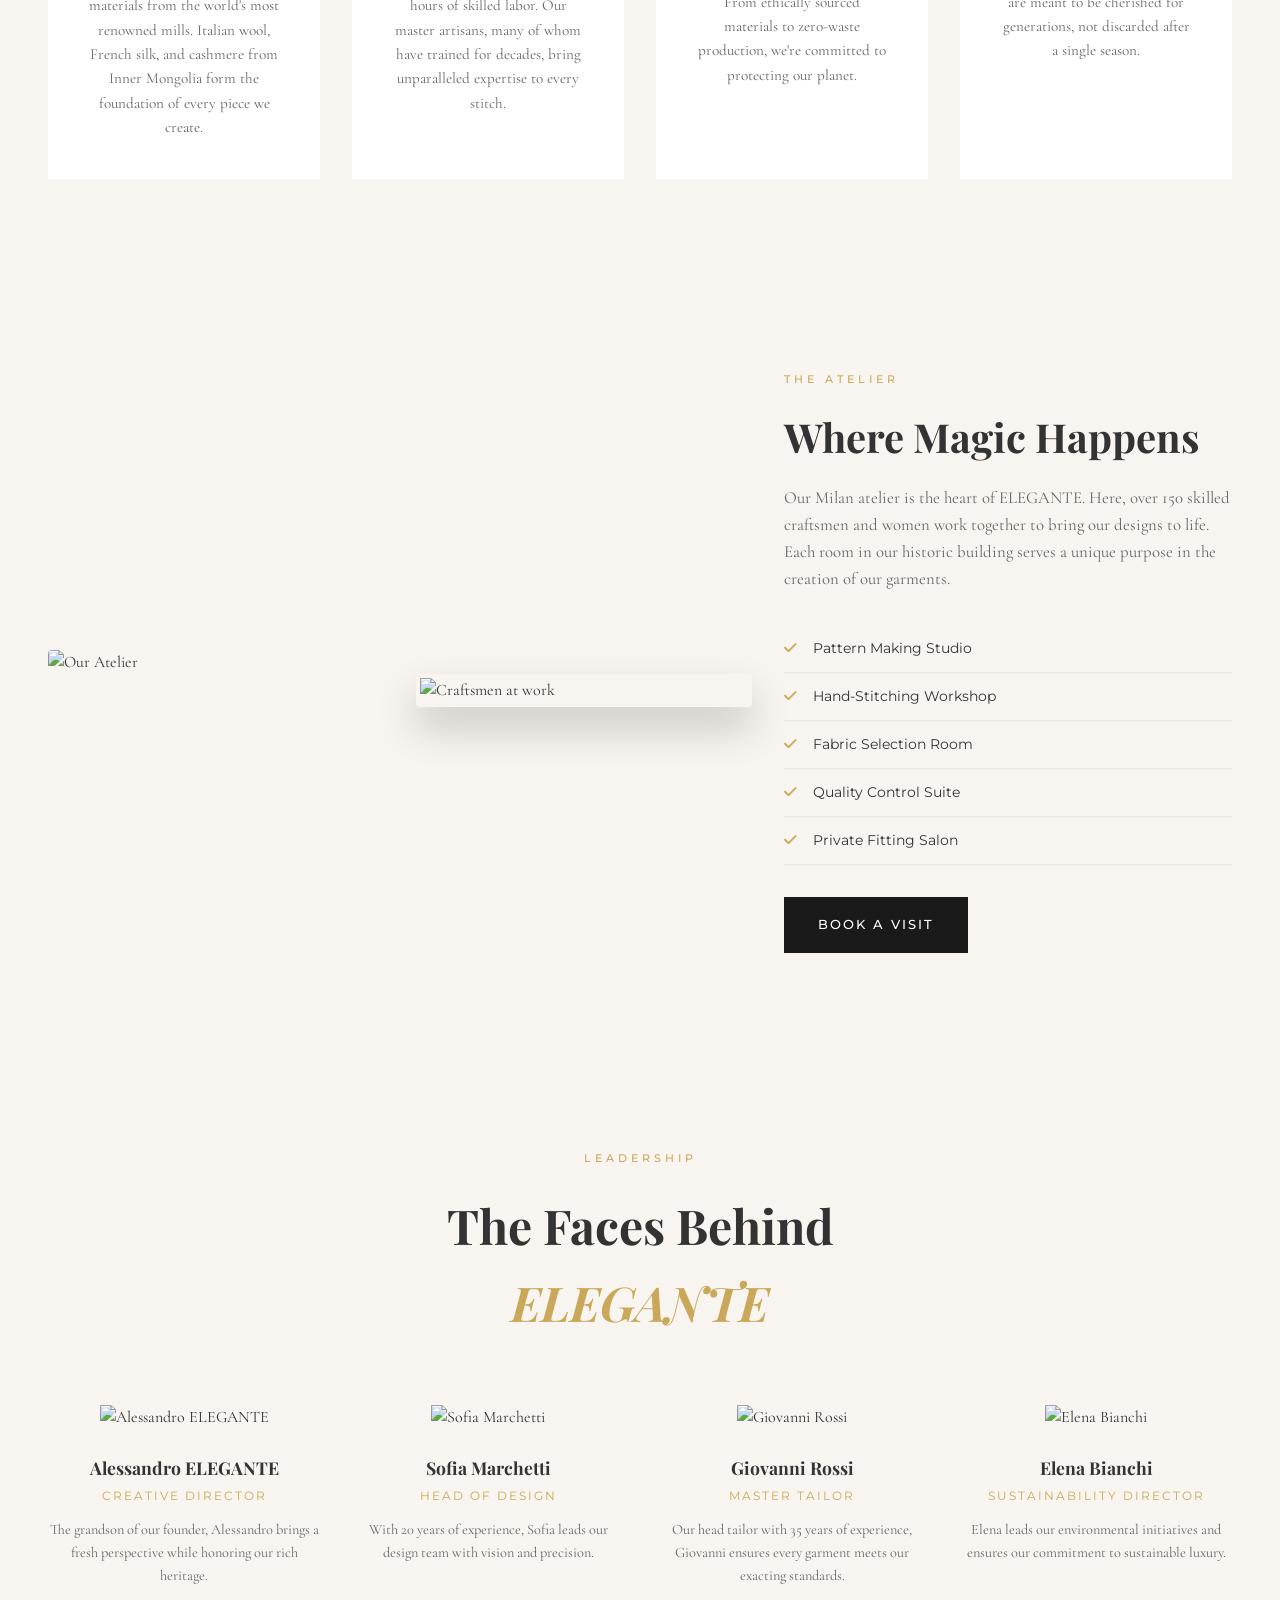
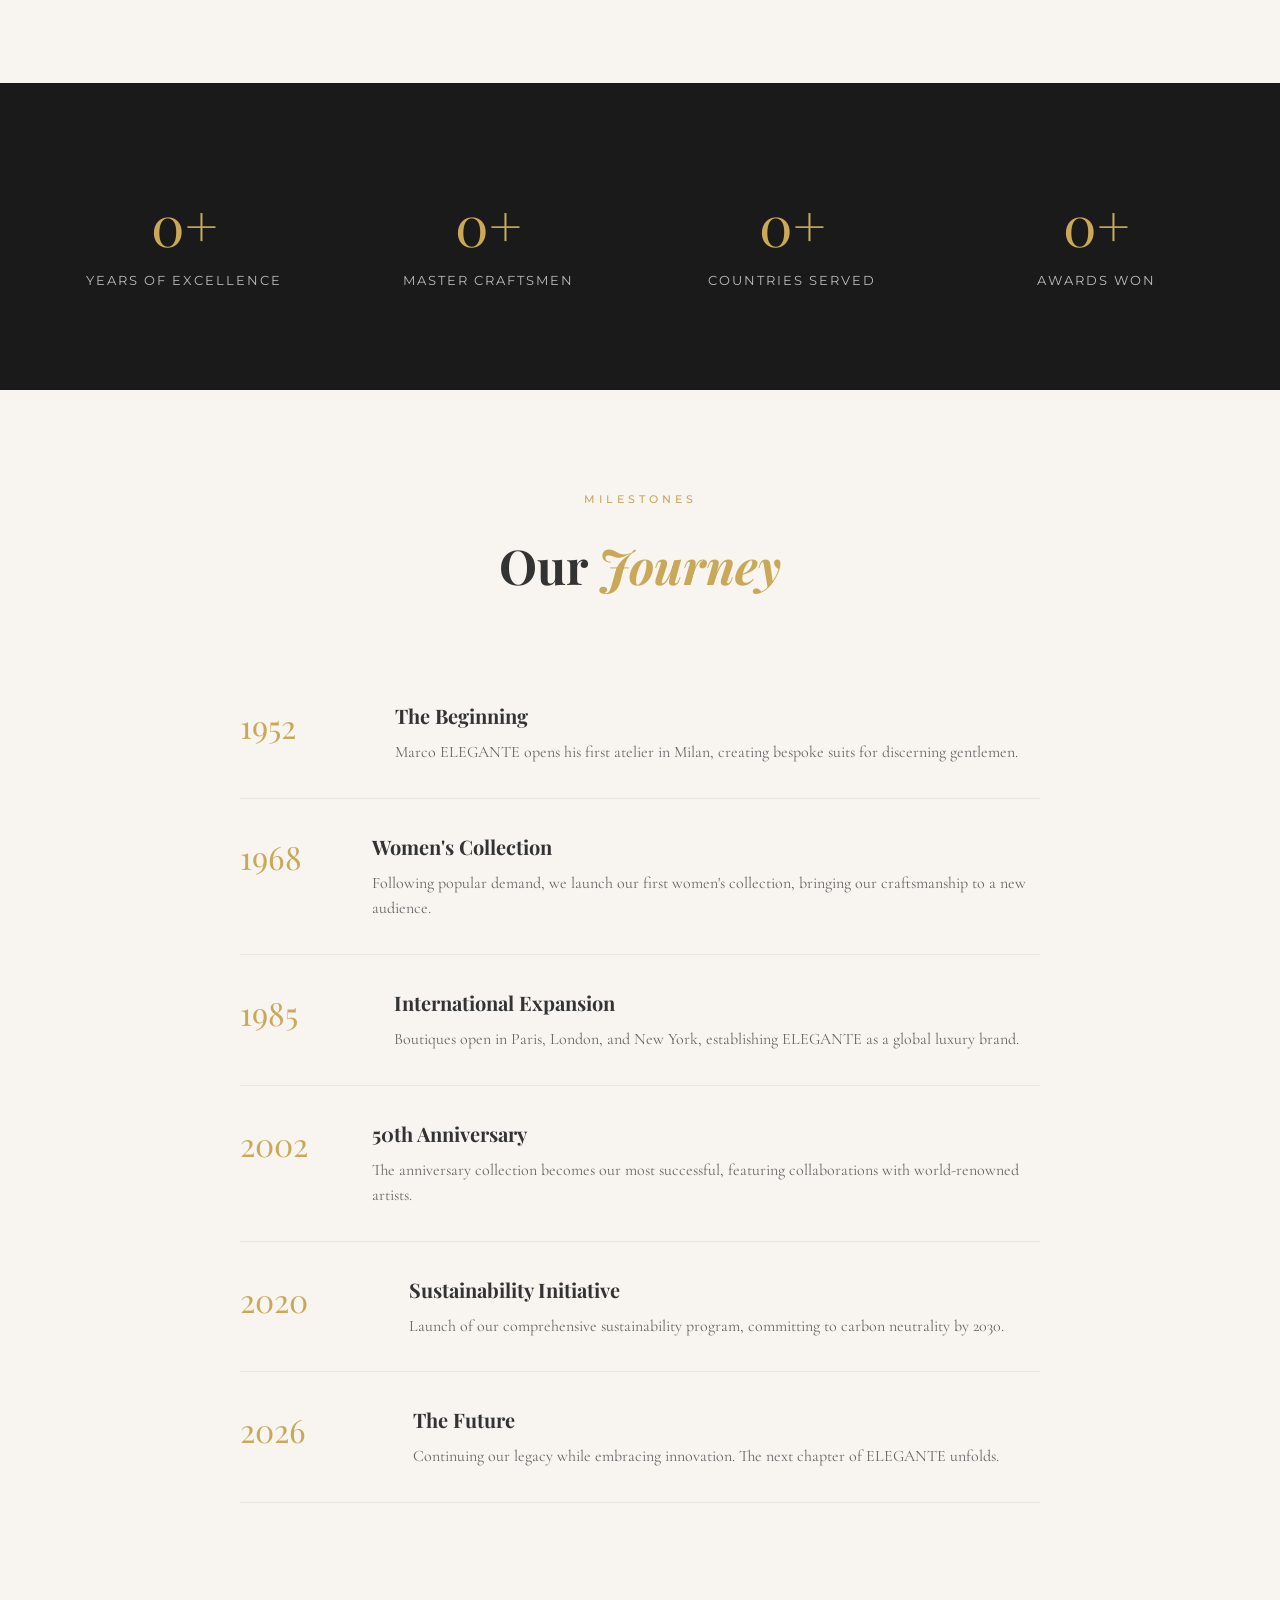
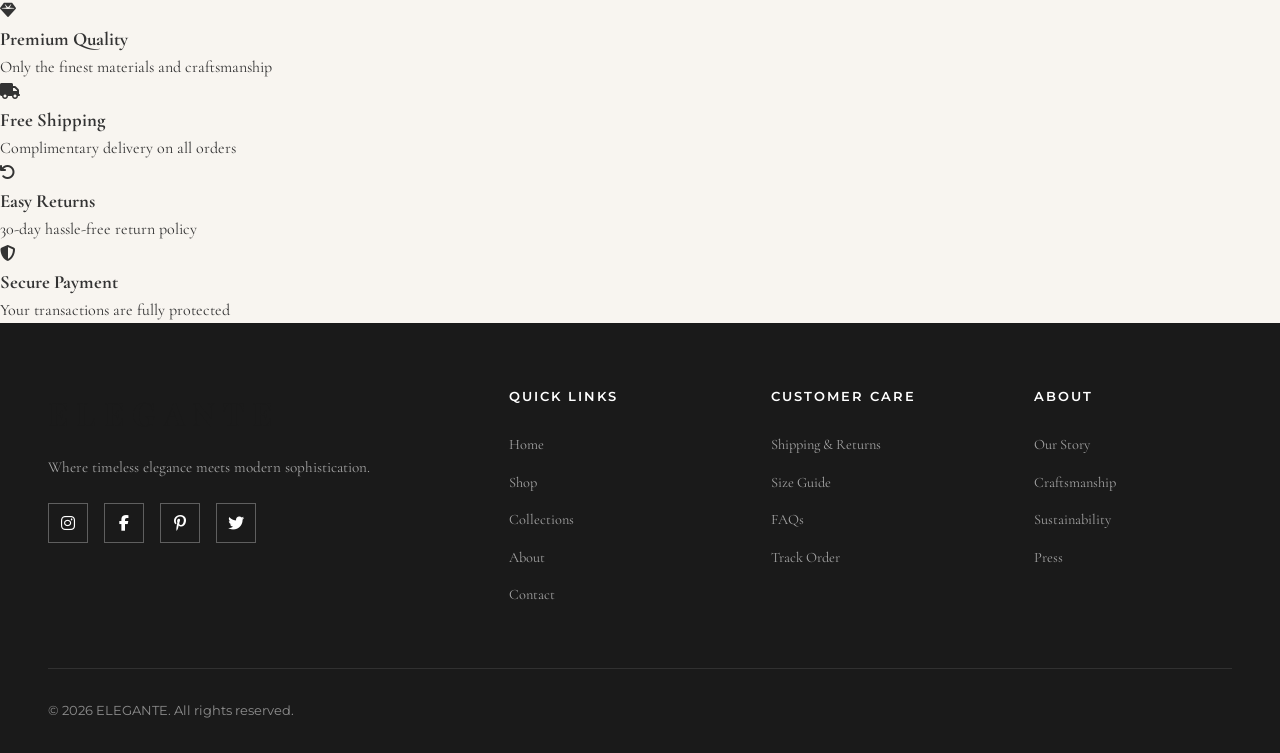
==== commit 8beb4c5d: "Make all HTML pages standalone with embedded CSS and JS" ====
--- a/about.html
+++ b/about.html
@@ -4,9 +4,50 @@
     <meta charset="UTF-8">
     <meta name="viewport" content="width=device-width, initial-scale=1.0">
     <title>About Us - ELEGANTE | Luxury Clothing Brand</title>
-    <link rel="stylesheet" href="style.css">
     <link href="https://fonts.googleapis.com/css2?family=Playfair+Display:wght@400;500;600;700&family=Cormorant+Garamond:wght@300;400;500;600&family=Montserrat:wght@300;400;500;600&display=swap" rel="stylesheet">
     <link rel="stylesheet" href="https://cdnjs.cloudflare.com/ajax/libs/font-awesome/6.4.0/css/all.min.css">
+    <style>
+* { margin: 0; padding: 0; box-sizing: border-box; }
+:root { --primary: #1a1a1a; --accent: #c9a959; --accent-dark: #a68b3d; --cream: #f8f5f0; --light-gray: #e8e4df; --text: #333333; --text-light: #666666; --white: #ffffff; --font-display: 'Playfair Display', serif; --font-body: 'Cormorant Garamond', serif; --font-sans: 'Montserrat', sans-serif; }
+html { scroll-behavior: smooth; }
+body { font-family: var(--font-body); color: var(--text); background: var(--cream); line-height: 1.6; overflow-x: hidden; cursor: none; }
+.cursor { width: 20px; height: 20px; border: 2px solid var(--accent); border-radius: 50%; position: fixed; pointer-events: none; z-index: 10000; transition: transform 0.1s ease; }
+.cursor-follower { width: 8px; height: 8px; background: var(--accent); border-radius: 50%; position: fixed; pointer-events: none; z-index: 10000; transition: transform 0.3s ease; }
+.navbar { position: fixed; top: 0; left: 0; right: 0; z-index: 1000; padding: 1.5rem 3rem; background: rgba(248, 245, 240, 0.95); backdrop-filter: blur(10px); border-bottom: 1px solid rgba(0, 0, 0, 0.05); }
+.nav-container { max-width: 1400px; margin: 0 auto; display: flex; justify-content: space-between; align-items: center; }
+.logo { font-family: var(--font-display); font-size: 2rem; font-weight: 700; letter-spacing: 8px; color: var(--primary); text-decoration: none; }
+.nav-links { display: flex; list-style: none; gap: 3rem; }
+.nav-links a { font-family: var(--font-sans); font-size: 0.8rem; font-weight: 500; letter-spacing: 2px; text-transform: uppercase; color: var(--text); text-decoration: none; position: relative; padding: 0.5rem 0; }
+.nav-links a::after { content: ''; position: absolute; bottom: 0; left: 0; width: 0; height: 1px; background: var(--accent); transition: width 0.3s ease; }
+.nav-links a:hover::after, .nav-links a.active::after { width: 100%; }
+.nav-icons { display: flex; gap: 1.5rem; }
+.icon-btn { background: none; border: none; font-size: 1.1rem; color: var(--primary); cursor: pointer; transition: color 0.3s; position: relative; }
+.icon-btn:hover { color: var(--accent); }
+.cart-count { position: absolute; top: -8px; right: -8px; width: 18px; height: 18px; background: var(--accent); color: var(--white); font-size: 0.65rem; font-family: var(--font-sans); font-weight: 600; border-radius: 50%; display: flex; align-items: center; justify-content: center; }
+.nav-toggle { display: none; flex-direction: column; gap: 5px; background: none; border: none; cursor: pointer; }
+.nav-toggle span { width: 25px; height: 2px; background: var(--primary); transition: all 0.3s; }
+.btn { font-family: var(--font-sans); font-size: 0.8rem; font-weight: 500; letter-spacing: 2px; text-transform: uppercase; padding: 1rem 2rem; border-radius: 0; text-decoration: none; cursor: pointer; transition: all 0.4s ease; display: inline-flex; align-items: center; gap: 0.5rem; border: 2px solid var(--primary); }
+.btn-primary { background: var(--primary); color: var(--white); border: 2px solid var(--primary); }
+.btn-primary:hover { background: var(--accent); border-color: var(--accent); }
+.btn-secondary { background: transparent; color: var(--primary); border: 2px solid var(--primary); }
+.btn-secondary:hover { background: var(--primary); color: var(--white); }
+.btn-outline { background: transparent; color: var(--primary); border: 1px solid var(--primary); }
+.btn-outline:hover { background: var(--primary); color: var(--white); }
+.footer { background: var(--primary); color: var(--white); padding: 4rem 3rem 2rem; }
+.footer-top { max-width: 1400px; margin: 0 auto; display: grid; grid-template-columns: 2fr 1fr 1fr 1fr; gap: 4rem; padding-bottom: 3rem; border-bottom: 1px solid rgba(255, 255, 255, 0.1); }
+.footer-brand .logo { margin-bottom: 1rem; }
+.footer-brand p { color: rgba(255, 255, 255, 0.6); margin-bottom: 1.5rem; font-size: 0.95rem; }
+.social { display: flex; gap: 1rem; }
+.social a { width: 40px; height: 40px; border: 1px solid rgba(255, 255, 255, 0.3); display: flex; align-items: center; justify-content: center; color: var(--white); transition: all 0.3s ease; text-decoration: none; }
+.social a:hover { background: var(--accent); border-color: var(--accent); }
+.footer-links h4 { font-family: var(--font-sans); font-size: 0.8rem; font-weight: 600; letter-spacing: 2px; text-transform: uppercase; margin-bottom: 1.5rem; }
+.footer-links ul { list-style: none; }
+.footer-links li { margin-bottom: 0.75rem; }
+.footer-links a { color: rgba(255, 255, 255, 0.6); text-decoration: none; font-size: 0.9rem; transition: color 0.3s ease; }
+.footer-links a:hover { color: var(--accent); }
+.footer-bottom { max-width: 1400px; margin: 0 auto; padding-top: 2rem; display: flex; justify-content: space-between; align-items: center; }
+.footer-bottom p { font-family: var(--font-sans); font-size: 0.8rem; color: rgba(255, 255, 255, 0.5); }
+</style>
 </head>
 <body>
     <div class="cursor"></div>
@@ -738,26 +779,47 @@
         }
 
         @media (max-width: 768px) {
-            .page-header h1 {
-                font-size: 2.5rem;
+            .page-header h1 { font-size: 2.5rem; }
+            .values-grid, .team-grid { grid-template-columns: 1fr; }
+            .timeline-item { flex-direction: column; gap: 0.5rem; }
+            .timeline-year { font-size: 1.5rem; }
+        }
+    </style>
+
+    <script>
+        document.addEventListener('DOMContentLoaded', () => {
+            const cursor = document.querySelector('.cursor');
+            const cursorFollower = document.querySelector('.cursor-follower');
+            const navToggle = document.querySelector('.nav-toggle');
+            const navLinks = document.querySelector('.nav-links');
+            const header = document.querySelector('.navbar');
+
+            if (cursor && cursorFollower) {
+                document.addEventListener('mousemove', (e) => {
+                    cursor.style.left = e.clientX + 'px';
+                    cursor.style.top = e.clientY + 'px';
+                    setTimeout(() => {
+                        cursorFollower.style.left = e.clientX + 'px';
+                        cursorFollower.style.top = e.clientY + 'px';
+                    }, 50);
+                });
             }
 
-            .values-grid,
-            .team-grid {
-                grid-template-columns: 1fr;
+            if (navToggle && navLinks) {
+                navToggle.addEventListener('click', () => {
+                    navLinks.classList.toggle('active');
+                    navToggle.classList.toggle('active');
+                });
             }
 
-            .timeline-item {
-                flex-direction: column;
-                gap: 0.5rem;
-            }
-
-            .timeline-year {
-                font-size: 1.5rem;
-            }
-        }
-    </style>
-
-    <script src="script.js"></script>
+            window.addEventListener('scroll', () => {
+                if (window.scrollY > 100) {
+                    header.classList.add('scrolled');
+                } else {
+                    header.classList.remove('scrolled');
+                }
+            });
+        });
+    </script>
 </body>
 </html>
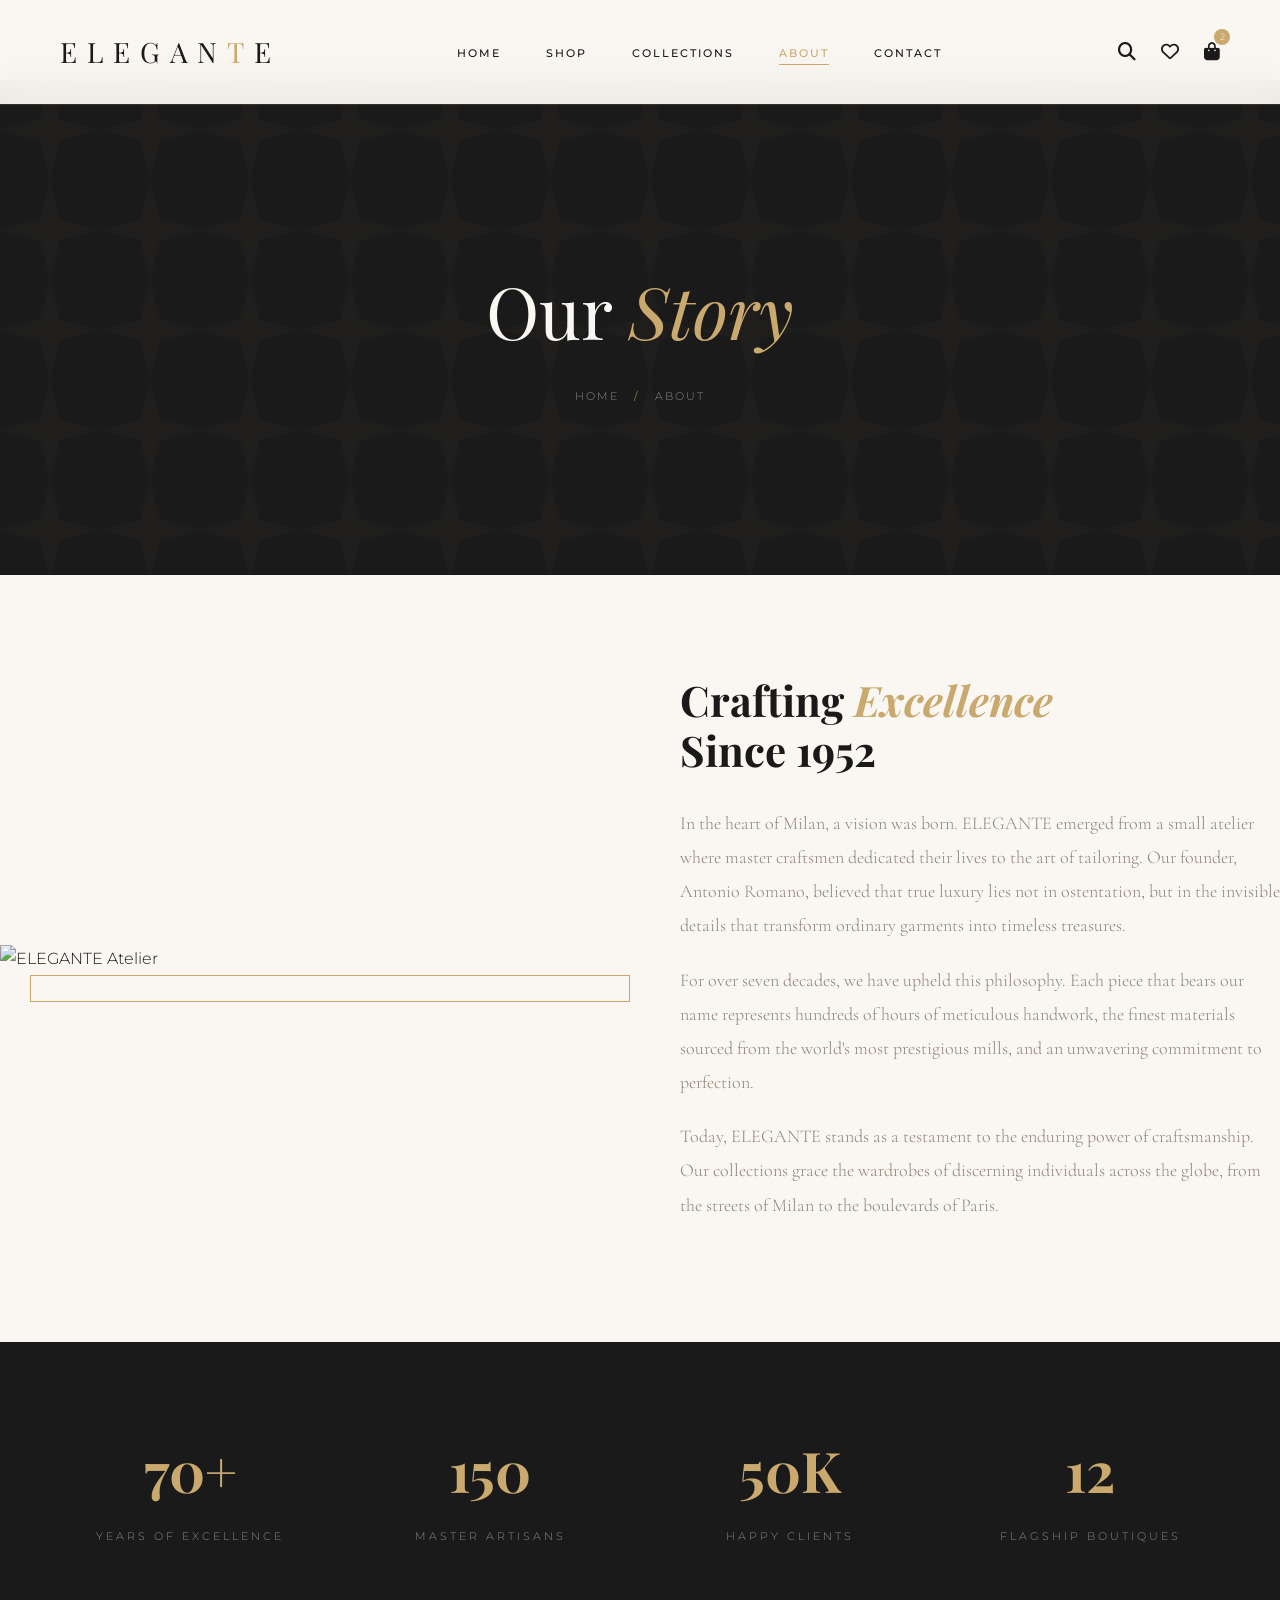
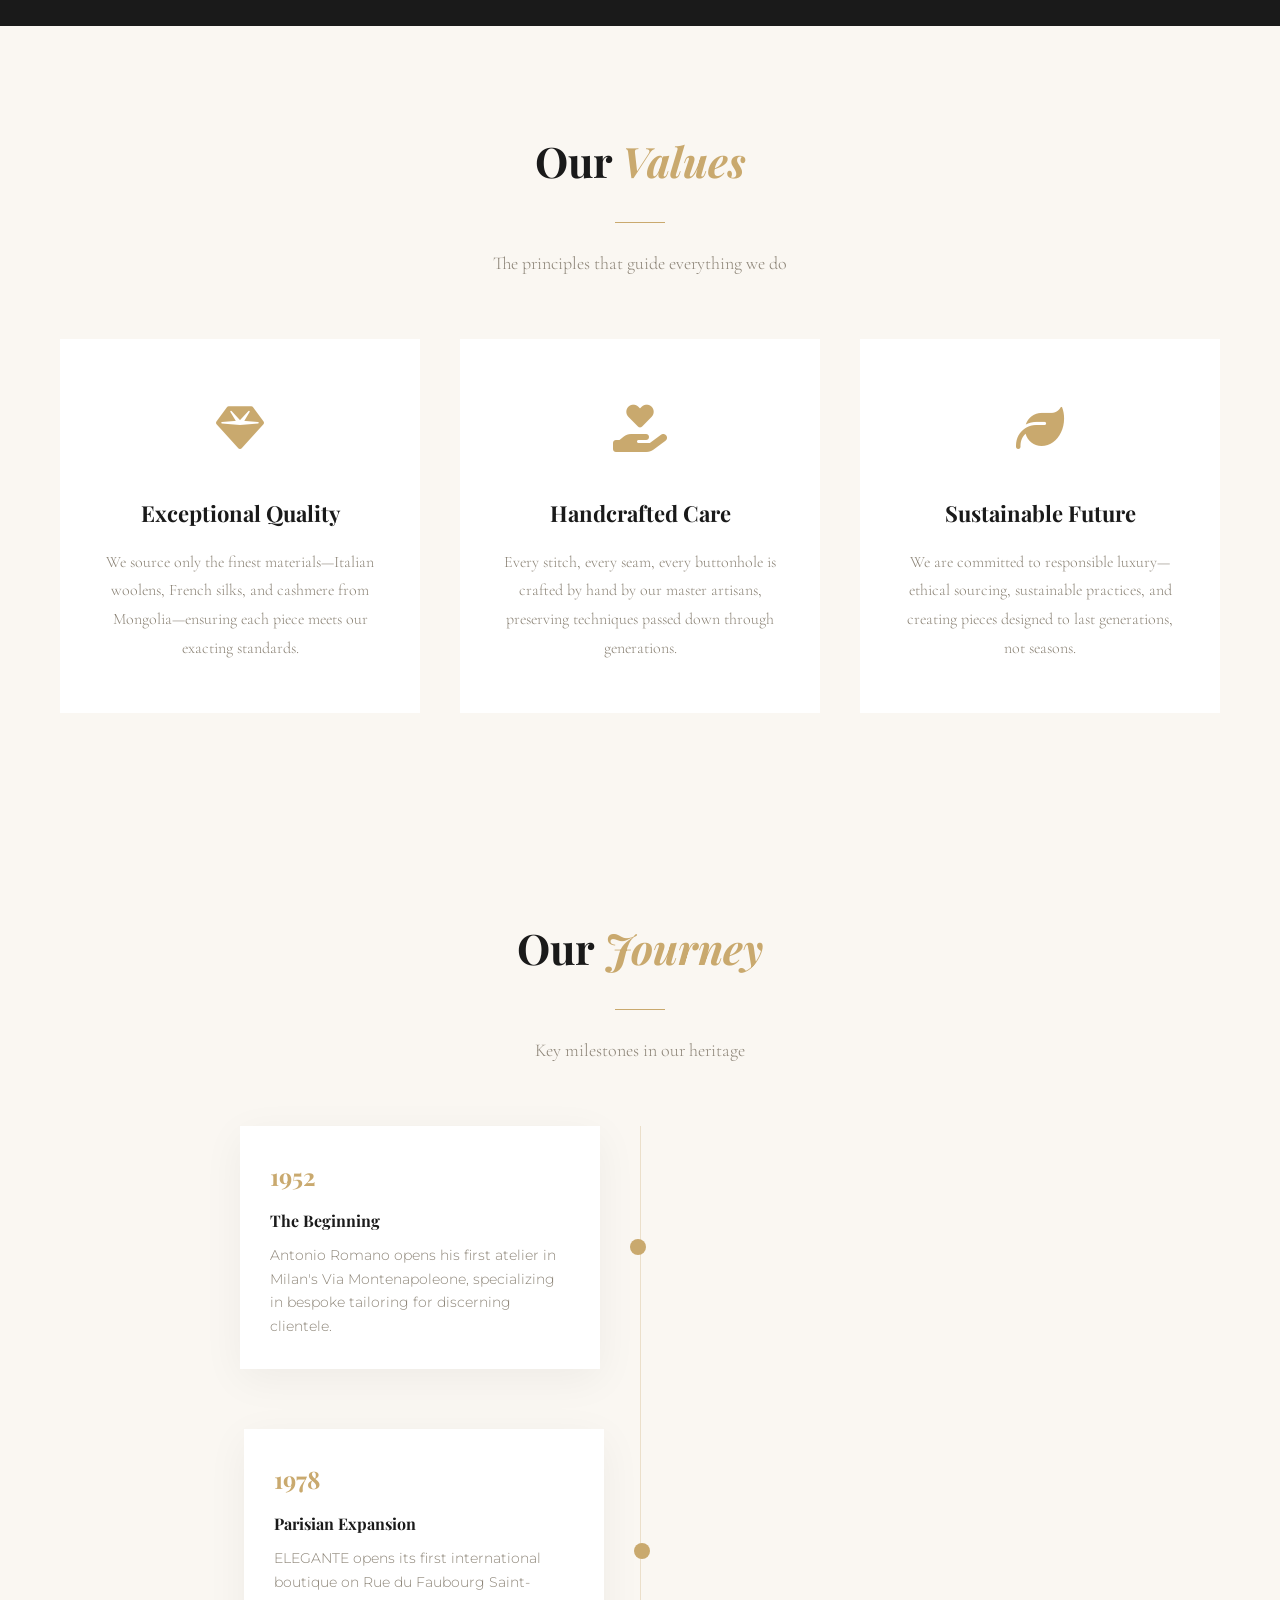
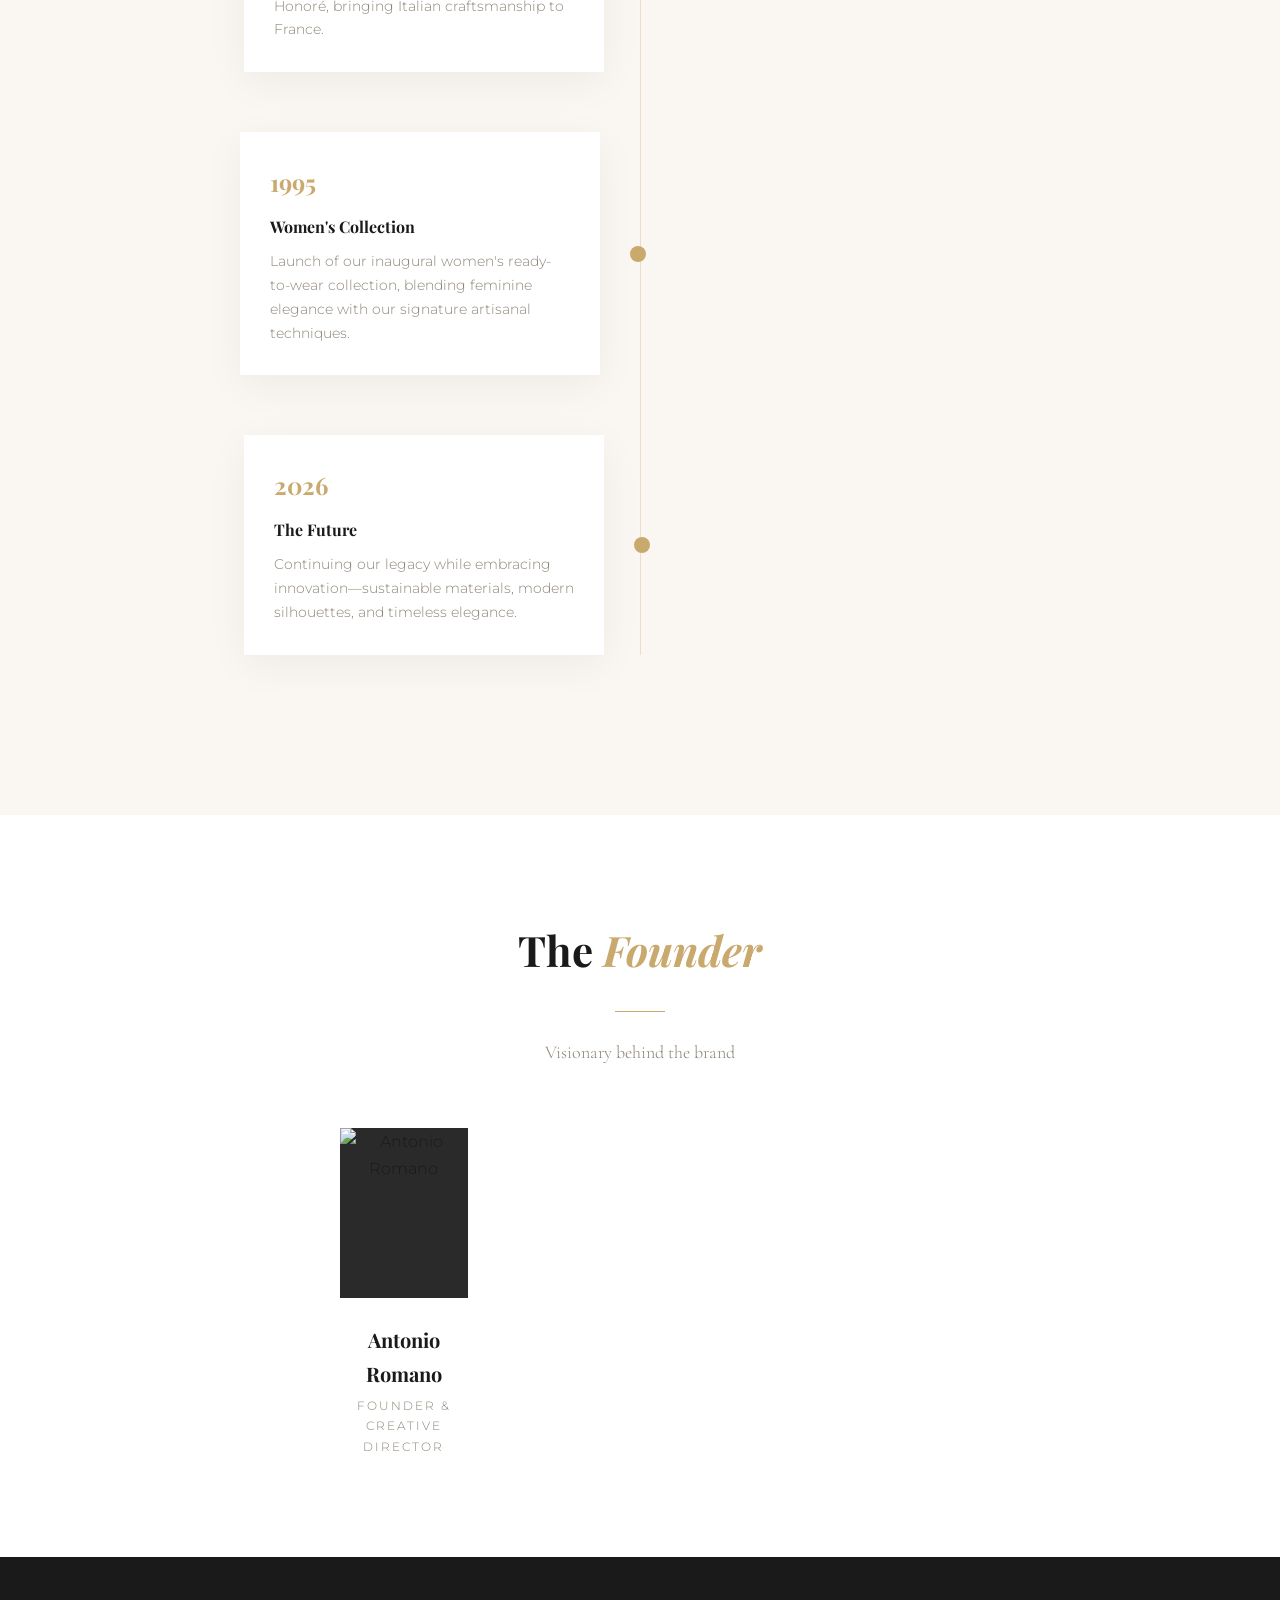
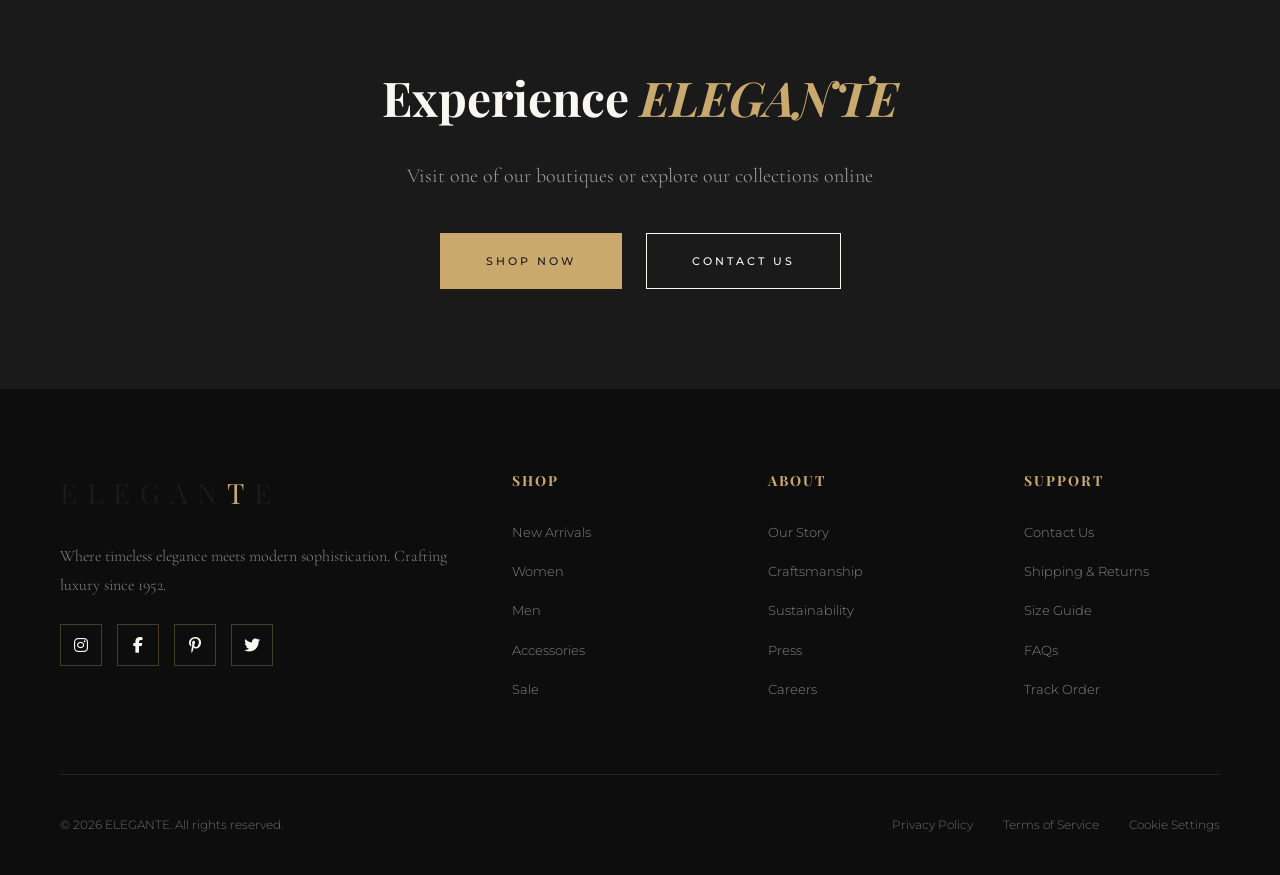
==== commit c1651b47: "Add standalone Contact, About, and Product pages with luxury styling" ====
--- a/about.html
+++ b/about.html
@@ -3,823 +3,481 @@
 <head>
     <meta charset="UTF-8">
     <meta name="viewport" content="width=device-width, initial-scale=1.0">
-    <title>About Us - ELEGANTE | Luxury Clothing Brand</title>
-    <link href="https://fonts.googleapis.com/css2?family=Playfair+Display:wght@400;500;600;700&family=Cormorant+Garamond:wght@300;400;500;600&family=Montserrat:wght@300;400;500;600&display=swap" rel="stylesheet">
+    <title>Our Story | ELEGANTE</title>
+    <link href="https://fonts.googleapis.com/css2?family=Playfair+Display:ital,wght@0,400;0,500;0,600;0,700;1,400;1,500&family=Cormorant+Garamond:ital,wght@0,300;0,400;0,500;0,600;1,400&family=Montserrat:wght@200;300;400;500;600&display=swap" rel="stylesheet">
     <link rel="stylesheet" href="https://cdnjs.cloudflare.com/ajax/libs/font-awesome/6.4.0/css/all.min.css">
     <style>
-* { margin: 0; padding: 0; box-sizing: border-box; }
-:root { --primary: #1a1a1a; --accent: #c9a959; --accent-dark: #a68b3d; --cream: #f8f5f0; --light-gray: #e8e4df; --text: #333333; --text-light: #666666; --white: #ffffff; --font-display: 'Playfair Display', serif; --font-body: 'Cormorant Garamond', serif; --font-sans: 'Montserrat', sans-serif; }
-html { scroll-behavior: smooth; }
-body { font-family: var(--font-body); color: var(--text); background: var(--cream); line-height: 1.6; overflow-x: hidden; cursor: none; }
-.cursor { width: 20px; height: 20px; border: 2px solid var(--accent); border-radius: 50%; position: fixed; pointer-events: none; z-index: 10000; transition: transform 0.1s ease; }
-.cursor-follower { width: 8px; height: 8px; background: var(--accent); border-radius: 50%; position: fixed; pointer-events: none; z-index: 10000; transition: transform 0.3s ease; }
-.navbar { position: fixed; top: 0; left: 0; right: 0; z-index: 1000; padding: 1.5rem 3rem; background: rgba(248, 245, 240, 0.95); backdrop-filter: blur(10px); border-bottom: 1px solid rgba(0, 0, 0, 0.05); }
-.nav-container { max-width: 1400px; margin: 0 auto; display: flex; justify-content: space-between; align-items: center; }
-.logo { font-family: var(--font-display); font-size: 2rem; font-weight: 700; letter-spacing: 8px; color: var(--primary); text-decoration: none; }
-.nav-links { display: flex; list-style: none; gap: 3rem; }
-.nav-links a { font-family: var(--font-sans); font-size: 0.8rem; font-weight: 500; letter-spacing: 2px; text-transform: uppercase; color: var(--text); text-decoration: none; position: relative; padding: 0.5rem 0; }
-.nav-links a::after { content: ''; position: absolute; bottom: 0; left: 0; width: 0; height: 1px; background: var(--accent); transition: width 0.3s ease; }
-.nav-links a:hover::after, .nav-links a.active::after { width: 100%; }
-.nav-icons { display: flex; gap: 1.5rem; }
-.icon-btn { background: none; border: none; font-size: 1.1rem; color: var(--primary); cursor: pointer; transition: color 0.3s; position: relative; }
-.icon-btn:hover { color: var(--accent); }
-.cart-count { position: absolute; top: -8px; right: -8px; width: 18px; height: 18px; background: var(--accent); color: var(--white); font-size: 0.65rem; font-family: var(--font-sans); font-weight: 600; border-radius: 50%; display: flex; align-items: center; justify-content: center; }
-.nav-toggle { display: none; flex-direction: column; gap: 5px; background: none; border: none; cursor: pointer; }
-.nav-toggle span { width: 25px; height: 2px; background: var(--primary); transition: all 0.3s; }
-.btn { font-family: var(--font-sans); font-size: 0.8rem; font-weight: 500; letter-spacing: 2px; text-transform: uppercase; padding: 1rem 2rem; border-radius: 0; text-decoration: none; cursor: pointer; transition: all 0.4s ease; display: inline-flex; align-items: center; gap: 0.5rem; border: 2px solid var(--primary); }
-.btn-primary { background: var(--primary); color: var(--white); border: 2px solid var(--primary); }
-.btn-primary:hover { background: var(--accent); border-color: var(--accent); }
-.btn-secondary { background: transparent; color: var(--primary); border: 2px solid var(--primary); }
-.btn-secondary:hover { background: var(--primary); color: var(--white); }
-.btn-outline { background: transparent; color: var(--primary); border: 1px solid var(--primary); }
-.btn-outline:hover { background: var(--primary); color: var(--white); }
-.footer { background: var(--primary); color: var(--white); padding: 4rem 3rem 2rem; }
-.footer-top { max-width: 1400px; margin: 0 auto; display: grid; grid-template-columns: 2fr 1fr 1fr 1fr; gap: 4rem; padding-bottom: 3rem; border-bottom: 1px solid rgba(255, 255, 255, 0.1); }
-.footer-brand .logo { margin-bottom: 1rem; }
-.footer-brand p { color: rgba(255, 255, 255, 0.6); margin-bottom: 1.5rem; font-size: 0.95rem; }
-.social { display: flex; gap: 1rem; }
-.social a { width: 40px; height: 40px; border: 1px solid rgba(255, 255, 255, 0.3); display: flex; align-items: center; justify-content: center; color: var(--white); transition: all 0.3s ease; text-decoration: none; }
-.social a:hover { background: var(--accent); border-color: var(--accent); }
-.footer-links h4 { font-family: var(--font-sans); font-size: 0.8rem; font-weight: 600; letter-spacing: 2px; text-transform: uppercase; margin-bottom: 1.5rem; }
-.footer-links ul { list-style: none; }
-.footer-links li { margin-bottom: 0.75rem; }
-.footer-links a { color: rgba(255, 255, 255, 0.6); text-decoration: none; font-size: 0.9rem; transition: color 0.3s ease; }
-.footer-links a:hover { color: var(--accent); }
-.footer-bottom { max-width: 1400px; margin: 0 auto; padding-top: 2rem; display: flex; justify-content: space-between; align-items: center; }
-.footer-bottom p { font-family: var(--font-sans); font-size: 0.8rem; color: rgba(255, 255, 255, 0.5); }
-</style>
+        * { margin: 0; padding: 0; box-sizing: border-box; }
+        :root {
+            --ivory: #FAF7F2;
+            --champagne: #C9A96E;
+            --champagne-light: #D4B88A;
+            --charcoal: #1A1A1A;
+            --noir: #0D0D0D;
+            --graphite: #2A2A2A;
+            --sand: #B8A88A;
+            --warm-gray: #8C8477;
+            --rose: #C4A484;
+            --transition: cubic-bezier(0.4, 0, 0.2, 1);
+        }
+        html { scroll-behavior: smooth; }
+        body {
+            font-family: 'Montserrat', sans-serif;
+            background: var(--ivory);
+            color: var(--charcoal);
+            overflow-x: hidden;
+            line-height: 1.7;
+            font-weight: 300;
+            -webkit-font-smoothing: antialiased;
+        }
+        ::selection { background: var(--champagne); color: var(--ivory); }
+        a { text-decoration: none; color: inherit; }
+        
+        nav {
+            position: fixed;
+            top: 0; width: 100%;
+            z-index: 1000;
+            padding: 28px 60px;
+            display: flex;
+            justify-content: space-between;
+            align-items: center;
+            background: rgba(250, 247, 242, 0.95);
+            backdrop-filter: blur(20px);
+            box-shadow: 0 1px 0 rgba(201, 169, 110, 0.15);
+        }
+        .logo { font-family: 'Playfair Display', serif; font-size: 28px; font-weight: 400; letter-spacing: 10px; color: var(--charcoal); }
+        .logo span { color: var(--champagne); }
+        .nav-links { display: flex; list-style: none; gap: 45px; }
+        .nav-links a { color: var(--charcoal); font-size: 11px; letter-spacing: 2px; text-transform: uppercase; font-weight: 500; position: relative; padding: 5px 0; }
+        .nav-links a::after { content: ''; position: absolute; bottom: 0; left: 0; width: 0; height: 1px; background: var(--champagne); transition: width 0.4s var(--transition); }
+        .nav-links a:hover::after, .nav-links a.active::after { width: 100%; }
+        .nav-links a:hover, .nav-links a.active { color: var(--champagne); }
+        .nav-icons { display: flex; gap: 25px; align-items: center; }
+        .nav-icons a { color: var(--charcoal); font-size: 18px; transition: color 0.3s; }
+        .nav-icons a:hover { color: var(--champagne); }
+        .cart-icon { position: relative; }
+        .cart-count { position: absolute; top: -8px; right: -10px; background: var(--champagne); color: var(--ivory); font-size: 9px; width: 16px; height: 16px; border-radius: 50%; display: flex; align-items: center; justify-content: center; }
+        .menu-toggle { display: none; flex-direction: column; gap: 5px; cursor: pointer; padding: 5px; }
+        .menu-toggle span { width: 24px; height: 1.5px; background: var(--charcoal); }
+
+        .mobile-menu-overlay { position: fixed; top: 0; left: 0; width: 100%; height: 100vh; background: rgba(0,0,0,0.5); z-index: 9998; opacity: 0; visibility: hidden; transition: all 0.4s ease; }
+        .mobile-menu-overlay.active { opacity: 1; visibility: visible; }
+        .mobile-menu { position: fixed; top: 0; right: -100%; width: 85%; max-width: 400px; height: 100vh; background: var(--charcoal); z-index: 9999; transition: right 0.5s cubic-bezier(0.4, 0, 0.2, 1); display: flex; flex-direction: column; }
+        .mobile-menu.active { right: 0; }
+        .mobile-menu-header { display: flex; justify-content: space-between; align-items: center; padding: 25px 30px; border-bottom: 1px solid rgba(201,169,110,0.15); }
+        .mobile-menu-logo { font-family: 'Playfair Display', serif; font-size: 24px; letter-spacing: 6px; color: var(--ivory); }
+        .mobile-menu-logo span { color: var(--champagne); }
+        .mobile-menu-close { width: 40px; height: 40px; background: none; border: 1px solid rgba(201,169,110,0.3); color: var(--ivory); font-size: 18px; cursor: pointer; display: flex; align-items: center; justify-content: center; }
+        .mobile-menu-close:hover { background: var(--champagne); border-color: var(--champagne); color: var(--charcoal); }
+        .mobile-menu-links { list-style: none; padding: 40px 30px; flex: 1; }
+        .mobile-menu-links li { border-bottom: 1px solid rgba(201,169,110,0.08); }
+        .mobile-menu-links a { display: block; padding: 18px 0; font-family: 'Playfair Display', serif; font-size: 20px; color: var(--ivory); transition: all 0.3s; }
+        .mobile-menu-links a:hover { color: var(--champagne); padding-left: 10px; }
+        .mobile-menu-footer { padding: 30px; border-top: 1px solid rgba(201,169,110,0.15); }
+        .mobile-menu-footer-title { font-size: 10px; letter-spacing: 3px; text-transform: uppercase; color: var(--warm-gray); margin-bottom: 15px; }
+        .mobile-menu-social { display: flex; gap: 12px; }
+        .mobile-menu-social a { width: 40px; height: 40px; border: 1px solid rgba(201,169,110,0.25); display: flex; align-items: center; justify-content: center; color: var(--ivory); font-size: 14px; }
+        .mobile-menu-social a:hover { background: var(--champagne); border-color: var(--champagne); color: var(--charcoal); }
+
+        .page-header {
+            height: 55vh;
+            display: flex;
+            align-items: center;
+            justify-content: center;
+            background: var(--charcoal);
+            position: relative;
+            overflow: hidden;
+            margin-top: 80px;
+        }
+        .page-header::before { content: ''; position: absolute; inset: 0; background: url("data:image/svg+xml,%3Csvg width='100' height='100' viewBox='0 0 100 100' xmlns='http://www.w3.org/2000/svg'%3E%3Cpath d='M50 0L60 40L100 50L60 60L50 100L40 60L0 50L40 40Z' fill='%23C9A96E' fill-opacity='0.03'/%3E%3C/svg%3E"); }
+        .page-header-content { text-align: center; position: relative; z-index: 1; }
+        .page-title { font-family: 'Playfair Display', serif; font-size: clamp(42px, 6vw, 72px); font-weight: 400; color: var(--ivory); margin-bottom: 15px; }
+        .page-title em { font-style: italic; color: var(--champagne); }
+        .breadcrumb { display: flex; justify-content: center; gap: 15px; font-size: 11px; letter-spacing: 2px; text-transform: uppercase; color: rgba(250,247,242,0.5); }
+        .breadcrumb a:hover { color: var(--champagne); }
+        .breadcrumb span { color: var(--champagne); }
+
+        .container { max-width: 1400px; margin: 0 auto; padding: 0 60px; }
+
+        .hero-story {
+            display: grid;
+            grid-template-columns: 1fr 1fr;
+            gap: 80px;
+            padding: 100px 0;
+            align-items: center;
+        }
+        .story-image { position: relative; }
+        .story-image img { width: 100%; filter: grayscale(10%); }
+        .story-image::after {
+            content: '';
+            position: absolute;
+            top: 30px; left: 30px;
+            right: -30px; bottom: -30px;
+            border: 1px solid var(--champagne);
+            z-index: -1;
+        }
+        .story-content h2 { font-family: 'Playfair Display', serif; font-size: 42px; margin-bottom: 30px; line-height: 1.2; }
+        .story-content h2 em { font-style: italic; color: var(--champagne); }
+        .story-content p { font-family: 'Cormorant Garamond', serif; font-size: 18px; color: var(--warm-gray); line-height: 1.9; margin-bottom: 20px; }
+
+        .stats-section { background: var(--charcoal); padding: 80px 0; }
+        .stats-grid { display: grid; grid-template-columns: repeat(4, 1fr); gap: 40px; text-align: center; }
+        .stat-item h3 { font-family: 'Playfair Display', serif; font-size: 56px; color: var(--champagne); margin-bottom: 10px; }
+        .stat-item p { font-size: 11px; letter-spacing: 3px; text-transform: uppercase; color: rgba(250,247,242,0.5); }
+
+        .values-section { padding: 100px 0; }
+        .section-header { text-align: center; margin-bottom: 60px; }
+        .section-header h2 { font-family: 'Playfair Display', serif; font-size: 42px; margin-bottom: 15px; }
+        .section-header h2 em { font-style: italic; color: var(--champagne); }
+        .section-header p { font-family: 'Cormorant Garamond', serif; font-size: 18px; color: var(--warm-gray); }
+        .section-line { width: 50px; height: 1px; background: var(--champagne); margin: 25px auto; }
+
+        .values-grid { display: grid; grid-template-columns: repeat(3, 1fr); gap: 40px; }
+        .value-card { text-align: center; padding: 50px 40px; background: white; transition: all 0.5s var(--transition); }
+        .value-card:hover { transform: translateY(-10px); box-shadow: 0 30px 60px rgba(0,0,0,0.08); }
+        .value-icon { font-size: 48px; color: var(--champagne); margin-bottom: 25px; }
+        .value-card h4 { font-family: 'Playfair Display', serif; font-size: 22px; margin-bottom: 15px; }
+        .value-card p { font-family: 'Cormorant Garamond', serif; font-size: 16px; color: var(--warm-gray); line-height: 1.8; }
+
+        .timeline-section { background: var(--ivory); padding: 100px 0; }
+        .timeline { max-width: 800px; margin: 0 auto; position: relative; }
+        .timeline::before { content: ''; position: absolute; left: 50%; top: 0; bottom: 0; width: 1px; background: rgba(201,169,110,0.3); }
+        .timeline-item { display: flex; align-items: center; margin-bottom: 60px; }
+        .timeline-item:nth-child(even) { flex-direction: row-reverse; }
+        .timeline-content { width: 45%; padding: 30px; background: white; box-shadow: 0 10px 40px rgba(0,0,0,0.05); }
+        .timeline-content h4 { font-family: 'Playfair Display', serif; font-size: 24px; color: var(--champagne); margin-bottom: 10px; }
+        .timeline-content h5 { font-family: 'Playfair Display', serif; font-size: 16px; margin-bottom: 10px; }
+        .timeline-content p { font-size: 14px; color: var(--warm-gray); line-height: 1.7; }
+        .timeline-dot { width: 16px; height: 16px; background: var(--champagne); border-radius: 50%; margin: 0 30px; flex-shrink: 0; }
+
+        .team-section { padding: 100px 0; background: white; }
+        .team-grid { display: grid; grid-template-columns: repeat(4, 1fr); gap: 30px; }
+        .team-member { text-align: center; }
+        .team-photo { width: 100%; aspect-ratio: 3/4; overflow: hidden; margin-bottom: 25px; background: var(--graphite); }
+        .team-photo img { width: 100%; height: 100%; object-fit: cover; filter: grayscale(20%); transition: filter 0.5s; }
+        .team-member:hover .team-photo img { filter: grayscale(0%); }
+        .team-member h4 { font-family: 'Playfair Display', serif; font-size: 20px; margin-bottom: 5px; }
+        .team-member p { font-size: 12px; letter-spacing: 2px; text-transform: uppercase; color: var(--warm-gray); }
+
+        .cta-section { background: var(--charcoal); padding: 100px 0; text-align: center; }
+        .cta-section h2 { font-family: 'Playfair Display', serif; font-size: 48px; color: var(--ivory); margin-bottom: 20px; }
+        .cta-section h2 em { font-style: italic; color: var(--champagne); }
+        .cta-section p { font-family: 'Cormorant Garamond', serif; font-size: 20px; color: rgba(250,247,242,0.6); margin-bottom: 40px; }
+        .btn { padding: 18px 45px; font-size: 11px; letter-spacing: 3px; text-transform: uppercase; font-weight: 500; cursor: pointer; transition: all 0.4s var(--transition); display: inline-block; }
+        .btn-primary { background: var(--champagne); color: var(--charcoal); border: 1px solid var(--champagne); }
+        .btn-primary:hover { background: var(--champagne-light); border-color: var(--champagne-light); }
+        .btn-outline { background: transparent; color: var(--ivory); border: 1px solid var(--ivory); margin-left: 20px; }
+        .btn-outline:hover { background: var(--ivory); color: var(--charcoal); }
+
+        footer { background: var(--noir); color: var(--ivory); padding: 80px 0 40px; }
+        .footer-grid { display: grid; grid-template-columns: 2fr 1fr 1fr 1fr; gap: 60px; margin-bottom: 60px; }
+        .footer-brand .logo { margin-bottom: 25px; display: inline-block; }
+        .footer-brand p { font-family: 'Cormorant Garamond', serif; font-size: 16px; color: rgba(250,247,242,0.5); line-height: 1.8; margin-bottom: 25px; }
+        .footer-social { display: flex; gap: 15px; }
+        .footer-social a { width: 42px; height: 42px; border: 1px solid rgba(201,169,110,0.3); display: flex; align-items: center; justify-content: center; color: var(--ivory); transition: all 0.3s; }
+        .footer-social a:hover { background: var(--champagne); border-color: var(--champagne); color: var(--charcoal); }
+        .footer-col h4 { font-family: 'Playfair Display', serif; font-size: 14px; letter-spacing: 2px; text-transform: uppercase; margin-bottom: 25px; color: var(--champagne); }
+        .footer-col ul { list-style: none; }
+        .footer-col li { margin-bottom: 12px; }
+        .footer-col a { color: rgba(250,247,242,0.5); font-size: 13px; transition: color 0.3s; }
+        .footer-col a:hover { color: var(--champagne); }
+        .footer-bottom { padding-top: 40px; border-top: 1px solid rgba(201,169,110,0.15); display: flex; justify-content: space-between; align-items: center; }
+        .footer-bottom p { font-size: 12px; color: rgba(250,247,242,0.4); }
+        .footer-legal { display: flex; gap: 30px; }
+        .footer-legal a { font-size: 12px; color: rgba(250,247,242,0.4); }
+        .footer-legal a:hover { color: var(--champagne); }
+
+        @media (max-width: 1024px) {
+            .hero-story { grid-template-columns: 1fr; gap: 60px; }
+            .stats-grid { grid-template-columns: repeat(2, 1fr); }
+            .values-grid { grid-template-columns: repeat(2, 1fr); }
+            .team-grid { grid-template-columns: repeat(2, 1fr); }
+            .footer-grid { grid-template-columns: 1fr 1fr; }
+            .timeline::before { left: 20px; }
+            .timeline-item, .timeline-item:nth-child(even) { flex-direction: column; align-items: flex-start; padding-left: 50px; }
+            .timeline-content { width: 100%; }
+            .timeline-dot { position: absolute; left: 13px; }
+        }
+        @media (max-width: 768px) {
+            nav { padding: 20px 30px; }
+            .nav-links { display: none; }
+            .nav-icons { display: none; }
+            .menu-toggle { display: flex; }
+            .container { padding: 0 30px; }
+            .page-header { height: 45vh; margin-top: 70px; }
+            .stats-grid { grid-template-columns: 1fr 1fr; gap: 30px; }
+            .stat-item h3 { font-size: 42px; }
+            .values-grid { grid-template-columns: 1fr; }
+            .team-grid { grid-template-columns: 1fr; }
+            .footer-grid { grid-template-columns: 1fr; gap: 40px; }
+            .footer-bottom { flex-direction: column; gap: 20px; text-align: center; }
+        }
+    </style>
 </head>
 <body>
-    <div class="cursor"></div>
-    <div class="cursor-follower"></div>
-
-    <nav class="navbar">
-        <div class="nav-container">
-            <a href="index.html" class="logo">ELEGANTE</a>
-            <ul class="nav-links">
-                <li><a href="index.html">Home</a></li>
-                <li><a href="shop.html">Shop</a></li>
-                <li><a href="collections.html">Collections</a></li>
-                <li><a href="about.html" class="active">About</a></li>
-                <li><a href="contact.html">Contact</a></li>
-            </ul>
-            <div class="nav-icons">
-                <button class="icon-btn"><i class="fas fa-search"></i></button>
-                <button class="icon-btn"><i class="fas fa-heart"></i></button>
-                <button class="icon-btn cart-btn">
-                    <i class="fas fa-shopping-bag"></i>
-                    <span class="cart-count">0</span>
-                </button>
-            </div>
-            <button class="nav-toggle">
-                <span></span>
-                <span></span>
-                <span></span>
-            </button>
-        </div>
-    </nav>
-
-    <header class="page-header">
-        <div class="header-bg"></div>
-        <div class="header-content">
-            <h1>Our Story</h1>
-            <p>A legacy of craftsmanship and elegance since 1952</p>
-        </div>
-    </header>
-
-    <section class="heritage">
-        <div class="heritage-content">
-            <div class="heritage-text">
-                <span class="tag">Heritage</span>
-                <h2>Seven Decades of<br>Timeless Elegance</h2>
-                <p>In 1952, in the heart of Milan's fashion district, a young tailor named Marco ELEGANTE opened a small atelier with a simple vision: to create garments that would stand the test of time.</p>
-                <p>What began as a single workshop has grown into an internationally recognized luxury brand, yet the principles remain unchanged. Every piece that bears our name is still crafted with the same devotion to quality, the same attention to detail, and the same respect for tradition that defined our founder's original work.</p>
-            </div>
-            <div class="heritage-images">
-                <div class="heritage-img large">
-                    <img src="https://images.unsplash.com/photo-1558618666-fcd25c85cd64?w=600&h=800&fit=crop" alt="Atelier">
-                </div>
-                <div class="heritage-img small">
-                    <img src="https://images.unsplash.com/photo-1556905055-8f358a7a47b2?w=400&h=300&fit=crop" alt="Craftsmanship">
-                </div>
-            </div>
-        </div>
-    </section>
-
-    <section class="values">
+
+<nav>
+    <a href="index.html" class="logo">ELEGAN<span>T</span>E</a>
+    <ul class="nav-links">
+        <li><a href="index.html">Home</a></li>
+        <li><a href="shop.html">Shop</a></li>
+        <li><a href="collections.html">Collections</a></li>
+        <li><a href="about.html" class="active">About</a></li>
+        <li><a href="contact.html">Contact</a></li>
+    </ul>
+    <div class="nav-icons">
+        <a href="#"><i class="fas fa-search"></i></a>
+        <a href="#"><i class="far fa-heart"></i></a>
+        <a href="cart.html" class="cart-icon"><i class="fas fa-shopping-bag"></i><span class="cart-count">2</span></a>
+    </div>
+    <div class="menu-toggle"><span></span><span></span><span></span></div>
+</nav>
+
+<div class="mobile-menu-overlay"></div>
+<div class="mobile-menu">
+    <div class="mobile-menu-header">
+        <a href="index.html" class="mobile-menu-logo">ELEGAN<span>T</span>E</a>
+        <button class="mobile-menu-close"><i class="fas fa-times"></i></button>
+    </div>
+    <ul class="mobile-menu-links">
+        <li><a href="index.html">Home</a></li>
+        <li><a href="shop.html">Shop</a></li>
+        <li><a href="collections.html">Collections</a></li>
+        <li><a href="about.html">About</a></li>
+        <li><a href="contact.html">Contact</a></li>
+        <li><a href="cart.html">My Bag (2)</a></li>
+    </ul>
+    <div class="mobile-menu-footer">
+        <div class="mobile-menu-footer-title">Follow Us</div>
+        <div class="mobile-menu-social">
+            <a href="#"><i class="fab fa-instagram"></i></a>
+            <a href="#"><i class="fab fa-facebook-f"></i></a>
+            <a href="#"><i class="fab fa-pinterest-p"></i></a>
+        </div>
+    </div>
+</div>
+
+<header class="page-header">
+    <div class="page-header-content">
+        <h1 class="page-title">Our <em>Story</em></h1>
+        <div class="breadcrumb">
+            <a href="index.html">Home</a>
+            <span>/</span>
+            <a href="about.html">About</a>
+        </div>
+    </div>
+</header>
+
+<section class="hero-story">
+    <div class="container" style="display: contents;">
+        <div class="story-image">
+            <img src="https://images.unsplash.com/photo-1558171813-4c088753af8f?w=700&h=900&fit=crop" alt="ELEGANTE Atelier">
+        </div>
+        <div class="story-content">
+            <h2>Crafting <em>Excellence</em><br>Since 1952</h2>
+            <p>In the heart of Milan, a vision was born. ELEGANTE emerged from a small atelier where master craftsmen dedicated their lives to the art of tailoring. Our founder, Antonio Romano, believed that true luxury lies not in ostentation, but in the invisible details that transform ordinary garments into timeless treasures.</p>
+            <p>For over seven decades, we have upheld this philosophy. Each piece that bears our name represents hundreds of hours of meticulous handwork, the finest materials sourced from the world's most prestigious mills, and an unwavering commitment to perfection.</p>
+            <p>Today, ELEGANTE stands as a testament to the enduring power of craftsmanship. Our collections grace the wardrobes of discerning individuals across the globe, from the streets of Milan to the boulevards of Paris.</p>
+        </div>
+    </div>
+</section>
+
+<section class="stats-section">
+    <div class="container">
+        <div class="stats-grid">
+            <div class="stat-item">
+                <h3>70+</h3>
+                <p>Years of Excellence</p>
+            </div>
+            <div class="stat-item">
+                <h3>150</h3>
+                <p>Master Artisans</p>
+            </div>
+            <div class="stat-item">
+                <h3>50K</h3>
+                <p>Happy Clients</p>
+            </div>
+            <div class="stat-item">
+                <h3>12</h3>
+                <p>Flagship Boutiques</p>
+            </div>
+        </div>
+    </div>
+</section>
+
+<section class="values-section">
+    <div class="container">
         <div class="section-header">
-            <span class="tag">Philosophy</span>
-            <h2>The ELEGANTE <span class="highlight">Way</span></h2>
-            <p>Our values guide every stitch, every fabric choice, every design decision</p>
+            <h2>Our <em>Values</em></h2>
+            <div class="section-line"></div>
+            <p>The principles that guide everything we do</p>
         </div>
         <div class="values-grid">
             <div class="value-card">
                 <div class="value-icon"><i class="fas fa-gem"></i></div>
-                <h3>Uncompromising Quality</h3>
-                <p>We source only the finest materials from the world's most renowned mills. Italian wool, French silk, and cashmere from Inner Mongolia form the foundation of every piece we create.</p>
+                <h4>Exceptional Quality</h4>
+                <p>We source only the finest materials—Italian woolens, French silks, and cashmere from Mongolia—ensuring each piece meets our exacting standards.</p>
             </div>
             <div class="value-card">
                 <div class="value-icon"><i class="fas fa-hand-holding-heart"></i></div>
-                <h3>Handcrafted Excellence</h3>
-                <p>Each garment requires over 40 hours of skilled labor. Our master artisans, many of whom have trained for decades, bring unparalleled expertise to every stitch.</p>
+                <h4>Handcrafted Care</h4>
+                <p>Every stitch, every seam, every buttonhole is crafted by hand by our master artisans, preserving techniques passed down through generations.</p>
             </div>
             <div class="value-card">
                 <div class="value-icon"><i class="fas fa-leaf"></i></div>
-                <h3>Sustainable Future</h3>
-                <p>We believe luxury and sustainability go hand in hand. From ethically sourced materials to zero-waste production, we're committed to protecting our planet.</p>
-            </div>
-            <div class="value-card">
-                <div class="value-icon"><i class="fas fa-users"></i></div>
-                <h3>Timeless Design</h3>
-                <p>We create pieces that transcend seasons and trends. Our designs are meant to be cherished for generations, not discarded after a single season.</p>
-            </div>
-        </div>
-    </section>
-
-    <section class="atelier">
-        <div class="atelier-content">
-            <div class="atelier-images">
-                <img src="https://images.unsplash.com/photo-1558171813-4c088753af8f?w=800&h=600&fit=crop" alt="Our Atelier">
-                <img src="https://images.unsplash.com/photo-1556905055-8f358a7a47b2?w=400&h=300&fit=crop" alt="Craftsmen at work" class="floating-img">
-            </div>
-            <div class="atelier-text">
-                <span class="tag">The Atelier</span>
-                <h2>Where Magic Happens</h2>
-                <p>Our Milan atelier is the heart of ELEGANTE. Here, over 150 skilled craftsmen and women work together to bring our designs to life. Each room in our historic building serves a unique purpose in the creation of our garments.</p>
-                <ul class="atelier-features">
-                    <li><i class="fas fa-check"></i> Pattern Making Studio</li>
-                    <li><i class="fas fa-check"></i> Hand-Stitching Workshop</li>
-                    <li><i class="fas fa-check"></i> Fabric Selection Room</li>
-                    <li><i class="fas fa-check"></i> Quality Control Suite</li>
-                    <li><i class="fas fa-check"></i> Private Fitting Salon</li>
-                </ul>
-                <a href="contact.html" class="btn btn-primary">Book a Visit</a>
-            </div>
-        </div>
-    </section>
-
-    <section class="team">
+                <h4>Sustainable Future</h4>
+                <p>We are committed to responsible luxury—ethical sourcing, sustainable practices, and creating pieces designed to last generations, not seasons.</p>
+            </div>
+        </div>
+    </div>
+</section>
+
+<section class="timeline-section">
+    <div class="container">
         <div class="section-header">
-            <span class="tag">Leadership</span>
-            <h2>The Faces Behind <span class="highlight">ELEGANTE</span></h2>
-        </div>
-        <div class="team-grid">
+            <h2>Our <em>Journey</em></h2>
+            <div class="section-line"></div>
+            <p>Key milestones in our heritage</p>
+        </div>
+        <div class="timeline">
+            <div class="timeline-item">
+                <div class="timeline-content">
+                    <h4>1952</h4>
+                    <h5>The Beginning</h5>
+                    <p>Antonio Romano opens his first atelier in Milan's Via Montenapoleone, specializing in bespoke tailoring for discerning clientele.</p>
+                </div>
+                <div class="timeline-dot"></div>
+                <div style="width: 45%;"></div>
+            </div>
+            <div class="timeline-item">
+                <div style="width: 45%;"></div>
+                <div class="timeline-dot"></div>
+                <div class="timeline-content">
+                    <h4>1978</h4>
+                    <h5>Parisian Expansion</h5>
+                    <p>ELEGANTE opens its first international boutique on Rue du Faubourg Saint-Honoré, bringing Italian craftsmanship to France.</p>
+                </div>
+            </div>
+            <div class="timeline-item">
+                <div class="timeline-content">
+                    <h4>1995</h4>
+                    <h5>Women's Collection</h5>
+                    <p>Launch of our inaugural women's ready-to-wear collection, blending feminine elegance with our signature artisanal techniques.</p>
+                </div>
+                <div class="timeline-dot"></div>
+                <div style="width: 45%;"></div>
+            </div>
+            <div class="timeline-item">
+                <div style="width: 45%;"></div>
+                <div class="timeline-dot"></div>
+                <div class="timeline-content">
+                    <h4>2026</h4>
+                    <h5>The Future</h5>
+                    <p>Continuing our legacy while embracing innovation—sustainable materials, modern silhouettes, and timeless elegance.</p>
+                </div>
+            </div>
+        </div>
+    </div>
+</section>
+
+<section class="team-section">
+    <div class="container">
+        <div class="section-header">
+            <h2>The <em>Founder</em></h2>
+            <div class="section-line"></div>
+            <p>Visionary behind the brand</p>
+        </div>
+        <div class="team-grid" style="max-width: 600px; margin: 0 auto;">
             <div class="team-member">
-                <div class="member-img">
-                    <img src="https://images.unsplash.com/photo-1472099645785-5658abf4ff4e?w=400&h=500&fit=crop" alt="Alessandro ELEGANTE">
-                    <div class="member-overlay">
-                        <div class="social">
-                            <a href="#"><i class="fab fa-linkedin-in"></i></a>
-                            <a href="#"><i class="fab fa-instagram"></i></a>
-                        </div>
-                    </div>
-                </div>
-                <h3>Alessandro ELEGANTE</h3>
-                <span class="role">Creative Director</span>
-                <p>The grandson of our founder, Alessandro brings a fresh perspective while honoring our rich heritage.</p>
-            </div>
-            <div class="team-member">
-                <div class="member-img">
-                    <img src="https://images.unsplash.com/photo-1438761681033-6461ffad8d80?w=400&h=500&fit=crop" alt="Sofia Marchetti">
-                    <div class="member-overlay">
-                        <div class="social">
-                            <a href="#"><i class="fab fa-linkedin-in"></i></a>
-                            <a href="#"><i class="fab fa-instagram"></i></a>
-                        </div>
-                    </div>
-                </div>
-                <h3>Sofia Marchetti</h3>
-                <span class="role">Head of Design</span>
-                <p>With 20 years of experience, Sofia leads our design team with vision and precision.</p>
-            </div>
-            <div class="team-member">
-                <div class="member-img">
-                    <img src="https://images.unsplash.com/photo-1507003211169-0a1dd7228f2d?w=400&h=500&fit=crop" alt="Giovanni Rossi">
-                    <div class="member-overlay">
-                        <div class="social">
-                            <a href="#"><i class="fab fa-linkedin-in"></i></a>
-                            <a href="#"><i class="fab fa-instagram"></i></a>
-                        </div>
-                    </div>
-                </div>
-                <h3>Giovanni Rossi</h3>
-                <span class="role">Master Tailor</span>
-                <p>Our head tailor with 35 years of experience, Giovanni ensures every garment meets our exacting standards.</p>
-            </div>
-            <div class="team-member">
-                <div class="member-img">
-                    <img src="https://images.unsplash.com/photo-1534528741775-53994a69daeb?w=400&h=500&fit=crop" alt="Elena Bianchi">
-                    <div class="member-overlay">
-                        <div class="social">
-                            <a href="#"><i class="fab fa-linkedin-in"></i></a>
-                            <a href="#"><i class="fab fa-instagram"></i></a>
-                        </div>
-                    </div>
-                </div>
-                <h3>Elena Bianchi</h3>
-                <span class="role">Sustainability Director</span>
-                <p>Elena leads our environmental initiatives and ensures our commitment to sustainable luxury.</p>
-            </div>
-        </div>
-    </section>
-
-    <section class="stats">
-        <div class="stat-item">
-            <span class="stat-number" data-target="70">0</span>
-            <span class="stat-label">Years of Excellence</span>
-        </div>
-        <div class="stat-item">
-            <span class="stat-number" data-target="150">0</span>
-            <span class="stat-label">Master Craftsmen</span>
-        </div>
-        <div class="stat-item">
-            <span class="stat-number" data-target="50">0</span>
-            <span class="stat-label">Countries Served</span>
-        </div>
-        <div class="stat-item">
-            <span class="stat-number" data-target="100">0</span>
-            <span class="stat-label">Awards Won</span>
-        </div>
-    </section>
-
-    <section class="timeline">
-        <div class="section-header">
-            <span class="tag">Milestones</span>
-            <h2>Our <span class="highlight">Journey</span></h2>
-        </div>
-        <div class="timeline-content">
-            <div class="timeline-item">
-                <div class="timeline-year">1952</div>
-                <div class="timeline-content">
-                    <h3>The Beginning</h3>
-                    <p>Marco ELEGANTE opens his first atelier in Milan, creating bespoke suits for discerning gentlemen.</p>
-                </div>
-            </div>
-            <div class="timeline-item">
-                <div class="timeline-year">1968</div>
-                <div class="timeline-content">
-                    <h3>Women's Collection</h3>
-                    <p>Following popular demand, we launch our first women's collection, bringing our craftsmanship to a new audience.</p>
-                </div>
-            </div>
-            <div class="timeline-item">
-                <div class="timeline-year">1985</div>
-                <div class="timeline-content">
-                    <h3>International Expansion</h3>
-                    <p>Boutiques open in Paris, London, and New York, establishing ELEGANTE as a global luxury brand.</p>
-                </div>
-            </div>
-            <div class="timeline-item">
-                <div class="timeline-year">2002</div>
-                <div class="timeline-content">
-                    <h3>50th Anniversary</h3>
-                    <p>The anniversary collection becomes our most successful, featuring collaborations with world-renowned artists.</p>
-                </div>
-            </div>
-            <div class="timeline-item">
-                <div class="timeline-year">2020</div>
-                <div class="timeline-content">
-                    <h3>Sustainability Initiative</h3>
-                    <p>Launch of our comprehensive sustainability program, committing to carbon neutrality by 2030.</p>
-                </div>
-            </div>
-            <div class="timeline-item">
-                <div class="timeline-year">2026</div>
-                <div class="timeline-content">
-                    <h3>The Future</h3>
-                    <p>Continuing our legacy while embracing innovation. The next chapter of ELEGANTE unfolds.</p>
-                </div>
-            </div>
-        </div>
-    </section>
-
-    <section class="features">
-        <div class="feature">
-            <div class="feature-icon"><i class="fas fa-gem"></i></div>
-            <h3>Premium Quality</h3>
-            <p>Only the finest materials and craftsmanship</p>
-        </div>
-        <div class="feature">
-            <div class="feature-icon"><i class="fas fa-truck"></i></div>
-            <h3>Free Shipping</h3>
-            <p>Complimentary delivery on all orders</p>
-        </div>
-        <div class="feature">
-            <div class="feature-icon"><i class="fas fa-undo"></i></div>
-            <h3>Easy Returns</h3>
-            <p>30-day hassle-free return policy</p>
-        </div>
-        <div class="feature">
-            <div class="feature-icon"><i class="fas fa-shield-alt"></i></div>
-            <h3>Secure Payment</h3>
-            <p>Your transactions are fully protected</p>
-        </div>
-    </section>
-
-    <footer class="footer">
-        <div class="footer-top">
+                <div class="team-photo">
+                    <img src="https://images.unsplash.com/photo-1472099645785-5658abf4ff4e?w=400&h=500&fit=crop" alt="Antonio Romano">
+                </div>
+                <h4>Antonio Romano</h4>
+                <p>Founder & Creative Director</p>
+            </div>
+        </div>
+    </div>
+</section>
+
+<section class="cta-section">
+    <div class="container">
+        <h2>Experience <em>ELEGANTE</em></h2>
+        <p>Visit one of our boutiques or explore our collections online</p>
+        <a href="shop.html" class="btn btn-primary">Shop Now</a>
+        <a href="contact.html" class="btn btn-outline">Contact Us</a>
+    </div>
+</section>
+
+<footer>
+    <div class="container">
+        <div class="footer-grid">
             <div class="footer-brand">
-                <div class="logo">ELEGANTE</div>
-                <p>Where timeless elegance meets modern sophistication.</p>
-                <div class="social">
+                <a href="index.html" class="logo">ELEGAN<span>T</span>E</a>
+                <p>Where timeless elegance meets modern sophistication. Crafting luxury since 1952.</p>
+                <div class="footer-social">
                     <a href="#"><i class="fab fa-instagram"></i></a>
                     <a href="#"><i class="fab fa-facebook-f"></i></a>
                     <a href="#"><i class="fab fa-pinterest-p"></i></a>
                     <a href="#"><i class="fab fa-twitter"></i></a>
                 </div>
             </div>
-            <div class="footer-links">
-                <h4>Quick Links</h4>
+            <div class="footer-col">
+                <h4>Shop</h4>
                 <ul>
-                    <li><a href="index.html">Home</a></li>
-                    <li><a href="shop.html">Shop</a></li>
-                    <li><a href="collections.html">Collections</a></li>
-                    <li><a href="about.html">About</a></li>
-                    <li><a href="contact.html">Contact</a></li>
+                    <li><a href="shop.html">New Arrivals</a></li>
+                    <li><a href="shop.html">Women</a></li>
+                    <li><a href="shop.html">Men</a></li>
+                    <li><a href="shop.html">Accessories</a></li>
+                    <li><a href="shop.html">Sale</a></li>
                 </ul>
             </div>
-            <div class="footer-links">
-                <h4>Customer Care</h4>
+            <div class="footer-col">
+                <h4>About</h4>
                 <ul>
+                    <li><a href="about.html">Our Story</a></li>
+                    <li><a href="about.html">Craftsmanship</a></li>
+                    <li><a href="#">Sustainability</a></li>
+                    <li><a href="#">Press</a></li>
+                    <li><a href="#">Careers</a></li>
+                </ul>
+            </div>
+            <div class="footer-col">
+                <h4>Support</h4>
+                <ul>
+                    <li><a href="contact.html">Contact Us</a></li>
                     <li><a href="#">Shipping & Returns</a></li>
                     <li><a href="#">Size Guide</a></li>
                     <li><a href="#">FAQs</a></li>
                     <li><a href="#">Track Order</a></li>
                 </ul>
             </div>
-            <div class="footer-links">
-                <h4>About</h4>
-                <ul>
-                    <li><a href="#">Our Story</a></li>
-                    <li><a href="#">Craftsmanship</a></li>
-                    <li><a href="#">Sustainability</a></li>
-                    <li><a href="#">Press</a></li>
-                </ul>
-            </div>
         </div>
         <div class="footer-bottom">
             <p>&copy; 2026 ELEGANTE. All rights reserved.</p>
-        </div>
-    </footer>
-
-    <style>
-        .page-header {
-            padding: 12rem 3rem 6rem;
-            text-align: center;
-            position: relative;
-            overflow: hidden;
-        }
-
-        .header-bg {
-            position: absolute;
-            inset: 0;
-            background: linear-gradient(135deg, var(--cream) 0%, #e8dfd4 100%);
-            z-index: 0;
-        }
-
-        .header-content {
-            position: relative;
-            z-index: 1;
-        }
-
-        .page-header h1 {
-            font-family: var(--font-display);
-            font-size: 4rem;
-            color: var(--primary);
-            margin-bottom: 1rem;
-        }
-
-        .page-header p {
-            font-size: 1.2rem;
-            color: var(--text-light);
-        }
-
-        .heritage {
-            padding: 6rem 3rem;
-            max-width: 1400px;
-            margin: 0 auto;
-        }
-
-        .heritage-content {
-            display: grid;
-            grid-template-columns: 1fr 1fr;
-            gap: 4rem;
-            align-items: center;
-        }
-
-        .heritage-text .tag {
-            font-family: var(--font-sans);
-            font-size: 0.7rem;
-            font-weight: 500;
-            letter-spacing: 4px;
-            text-transform: uppercase;
-            color: var(--accent);
-        }
-
-        .heritage-text h2 {
-            font-family: var(--font-display);
-            font-size: 2.5rem;
-            margin: 1rem 0 1.5rem;
-        }
-
-        .heritage-text p {
-            color: var(--text-light);
-            font-size: 1.05rem;
-            margin-bottom: 1rem;
-        }
-
-        .heritage-images {
-            display: grid;
-            grid-template-columns: 1fr 1fr;
-            gap: 1rem;
-        }
-
-        .heritage-img {
-            overflow: hidden;
-        }
-
-        .heritage-img.large {
-            grid-row: span 2;
-        }
-
-        .heritage-img img {
-            width: 100%;
-            height: 100%;
-            object-fit: cover;
-            transition: transform 0.6s ease;
-        }
-
-        .heritage-img:hover img {
-            transform: scale(1.05);
-        }
-
-        .values {
-            padding: 6rem 3rem;
-            background: var(--cream);
-        }
-
-        .section-header {
-            text-align: center;
-            max-width: 600px;
-            margin: 0 auto 4rem;
-        }
-
-        .tag {
-            font-family: var(--font-sans);
-            font-size: 0.7rem;
-            font-weight: 500;
-            letter-spacing: 4px;
-            text-transform: uppercase;
-            color: var(--accent);
-        }
-
-        .section-header h2 {
-            font-family: var(--font-display);
-            font-size: 3rem;
-            margin: 1rem 0;
-        }
-
-        .highlight {
-            color: var(--accent);
-            font-style: italic;
-        }
-
-        .values-grid {
-            display: grid;
-            grid-template-columns: repeat(4, 1fr);
-            gap: 2rem;
-            max-width: 1200px;
-            margin: 0 auto;
-        }
-
-        .value-card {
-            text-align: center;
-            padding: 2.5rem;
-            background: var(--white);
-            transition: transform 0.4s ease, box-shadow 0.4s ease;
-        }
-
-        .value-card:hover {
-            transform: translateY(-10px);
-            box-shadow: 0 20px 40px rgba(0, 0, 0, 0.1);
-        }
-
-        .value-icon {
-            width: 70px;
-            height: 70px;
-            margin: 0 auto 1.5rem;
-            display: flex;
-            align-items: center;
-            justify-content: center;
-            font-size: 1.75rem;
-            color: var(--accent);
-            border: 1px solid var(--accent);
-            border-radius: 50%;
-        }
-
-        .value-card h3 {
-            font-family: var(--font-display);
-            font-size: 1.1rem;
-            margin-bottom: 1rem;
-        }
-
-        .value-card p {
-            font-size: 0.95rem;
-            color: var(--text-light);
-        }
-
-        .atelier {
-            padding: 6rem 3rem;
-        }
-
-        .atelier-content {
-            display: grid;
-            grid-template-columns: 1.5fr 1fr;
-            gap: 4rem;
-            max-width: 1400px;
-            margin: 0 auto;
-            align-items: center;
-        }
-
-        .atelier-images {
-            position: relative;
-        }
-
-        .atelier-images img {
-            width: 100%;
-            border-radius: 4px;
-        }
-
-        .atelier-images .floating-img {
-            position: absolute;
-            bottom: -2rem;
-            right: -2rem;
-            width: 50%;
-            border: 4px solid var(--cream);
-            box-shadow: 0 20px 40px rgba(0, 0, 0, 0.2);
-        }
-
-        .atelier-text .tag {
-            display: block;
-        }
-
-        .atelier-text h2 {
-            font-family: var(--font-display);
-            font-size: 2.5rem;
-            margin: 1rem 0;
-        }
-
-        .atelier-text > p {
-            color: var(--text-light);
-            font-size: 1.05rem;
-            margin-bottom: 2rem;
-        }
-
-        .atelier-features {
-            list-style: none;
-            margin-bottom: 2rem;
-        }
-
-        .atelier-features li {
-            padding: 0.75rem 0;
-            font-family: var(--font-sans);
-            font-size: 0.9rem;
-            display: flex;
-            align-items: center;
-            gap: 1rem;
-            border-bottom: 1px solid var(--light-gray);
-        }
-
-        .atelier-features i {
-            color: var(--accent);
-        }
-
-        .team {
-            padding: 6rem 3rem;
-            background: var(--cream);
-        }
-
-        .team-grid {
-            display: grid;
-            grid-template-columns: repeat(4, 1fr);
-            gap: 2rem;
-            max-width: 1200px;
-            margin: 0 auto;
-        }
-
-        .team-member {
-            text-align: center;
-        }
-
-        .member-img {
-            position: relative;
-            margin-bottom: 1.5rem;
-            overflow: hidden;
-        }
-
-        .member-img img {
-            width: 100%;
-            height: 300px;
-            object-fit: cover;
-            transition: transform 0.6s ease;
-        }
-
-        .team-member:hover .member-img img {
-            transform: scale(1.05);
-        }
-
-        .member-overlay {
-            position: absolute;
-            inset: 0;
-            background: rgba(0, 0, 0, 0.5);
-            display: flex;
-            align-items: center;
-            justify-content: center;
-            opacity: 0;
-            transition: opacity 0.4s ease;
-        }
-
-        .team-member:hover .member-overlay {
-            opacity: 1;
-        }
-
-        .member-overlay .social {
-            display: flex;
-            gap: 1rem;
-        }
-
-        .member-overlay .social a {
-            width: 40px;
-            height: 40px;
-            background: var(--white);
-            display: flex;
-            align-items: center;
-            justify-content: center;
-            color: var(--primary);
-            transition: background 0.3s ease, color 0.3s ease;
-        }
-
-        .member-overlay .social a:hover {
-            background: var(--accent);
-            color: var(--white);
-        }
-
-        .team-member h3 {
-            font-family: var(--font-display);
-            font-size: 1.1rem;
-            margin-bottom: 0.25rem;
-        }
-
-        .team-member .role {
-            display: block;
-            font-family: var(--font-sans);
-            font-size: 0.75rem;
-            letter-spacing: 2px;
-            text-transform: uppercase;
-            color: var(--accent);
-            margin-bottom: 0.75rem;
-        }
-
-        .team-member p {
-            font-size: 0.9rem;
-            color: var(--text-light);
-        }
-
-        .stats {
-            display: grid;
-            grid-template-columns: repeat(4, 1fr);
-            gap: 2rem;
-            padding: 6rem 3rem;
-            background: var(--primary);
-        }
-
-        .stat-item {
-            text-align: center;
-            color: var(--white);
-        }
-
-        .stat-number {
-            display: block;
-            font-family: var(--font-display);
-            font-size: 3.5rem;
-            color: var(--accent);
-        }
-
-        .stat-number::after {
-            content: '+';
-        }
-
-        .stat-label {
-            font-family: var(--font-sans);
-            font-size: 0.8rem;
-            letter-spacing: 2px;
-            text-transform: uppercase;
-            opacity: 0.7;
-        }
-
-        .timeline {
-            padding: 6rem 3rem;
-        }
-
-        .timeline-content {
-            max-width: 800px;
-            margin: 0 auto;
-        }
-
-        .timeline-item {
-            display: flex;
-            gap: 2rem;
-            padding: 2rem 0;
-            border-bottom: 1px solid var(--light-gray);
-        }
-
-        .timeline-year {
-            font-family: var(--font-display);
-            font-size: 2rem;
-            color: var(--accent);
-            min-width: 100px;
-        }
-
-        .timeline-item h3 {
-            font-family: var(--font-display);
-            font-size: 1.25rem;
-            margin-bottom: 0.5rem;
-        }
-
-        .timeline-item p {
-            color: var(--text-light);
-        }
-
-        @media (max-width: 992px) {
-            .heritage-content {
-                grid-template-columns: 1fr;
-            }
-
-            .values-grid {
-                grid-template-columns: repeat(2, 1fr);
-            }
-
-            .atelier-content {
-                grid-template-columns: 1fr;
-            }
-
-            .atelier-images .floating-img {
-                position: static;
-                width: 100%;
-                margin-top: 1rem;
-            }
-
-            .team-grid {
-                grid-template-columns: repeat(2, 1fr);
-            }
-
-            .stats {
-                grid-template-columns: repeat(2, 1fr);
-            }
-        }
-
-        @media (max-width: 768px) {
-            .page-header h1 { font-size: 2.5rem; }
-            .values-grid, .team-grid { grid-template-columns: 1fr; }
-            .timeline-item { flex-direction: column; gap: 0.5rem; }
-            .timeline-year { font-size: 1.5rem; }
-        }
-    </style>
-
-    <script>
-        document.addEventListener('DOMContentLoaded', () => {
-            const cursor = document.querySelector('.cursor');
-            const cursorFollower = document.querySelector('.cursor-follower');
-            const navToggle = document.querySelector('.nav-toggle');
-            const navLinks = document.querySelector('.nav-links');
-            const header = document.querySelector('.navbar');
-
-            if (cursor && cursorFollower) {
-                document.addEventListener('mousemove', (e) => {
-                    cursor.style.left = e.clientX + 'px';
-                    cursor.style.top = e.clientY + 'px';
-                    setTimeout(() => {
-                        cursorFollower.style.left = e.clientX + 'px';
-                        cursorFollower.style.top = e.clientY + 'px';
-                    }, 50);
-                });
-            }
-
-            if (navToggle && navLinks) {
-                navToggle.addEventListener('click', () => {
-                    navLinks.classList.toggle('active');
-                    navToggle.classList.toggle('active');
-                });
-            }
-
-            window.addEventListener('scroll', () => {
-                if (window.scrollY > 100) {
-                    header.classList.add('scrolled');
-                } else {
-                    header.classList.remove('scrolled');
-                }
-            });
-        });
-    </script>
+            <div class="footer-legal">
+                <a href="#">Privacy Policy</a>
+                <a href="#">Terms of Service</a>
+                <a href="#">Cookie Settings</a>
+            </div>
+        </div>
+    </div>
+</footer>
+
+<script>
+    const menuToggle = document.querySelector('.menu-toggle');
+    const mobileMenu = document.querySelector('.mobile-menu');
+    const mobileMenuOverlay = document.querySelector('.mobile-menu-overlay');
+    const mobileMenuClose = document.querySelector('.mobile-menu-close');
+    const mobileMenuLinks = document.querySelectorAll('.mobile-menu-links a');
+
+    function openMenu() { mobileMenu.classList.add('active'); mobileMenuOverlay.classList.add('active'); document.body.style.overflow = 'hidden'; }
+    function closeMenu() { mobileMenu.classList.remove('active'); mobileMenuOverlay.classList.remove('active'); document.body.style.overflow = ''; }
+
+    menuToggle.addEventListener('click', openMenu);
+    mobileMenuClose.addEventListener('click', closeMenu);
+    mobileMenuOverlay.addEventListener('click', closeMenu);
+    mobileMenuLinks.forEach(link => link.addEventListener('click', closeMenu));
+    document.addEventListener('keydown', (e) => { if (e.key === 'Escape' && mobileMenu.classList.contains('active')) closeMenu(); });
+</script>
 </body>
 </html>
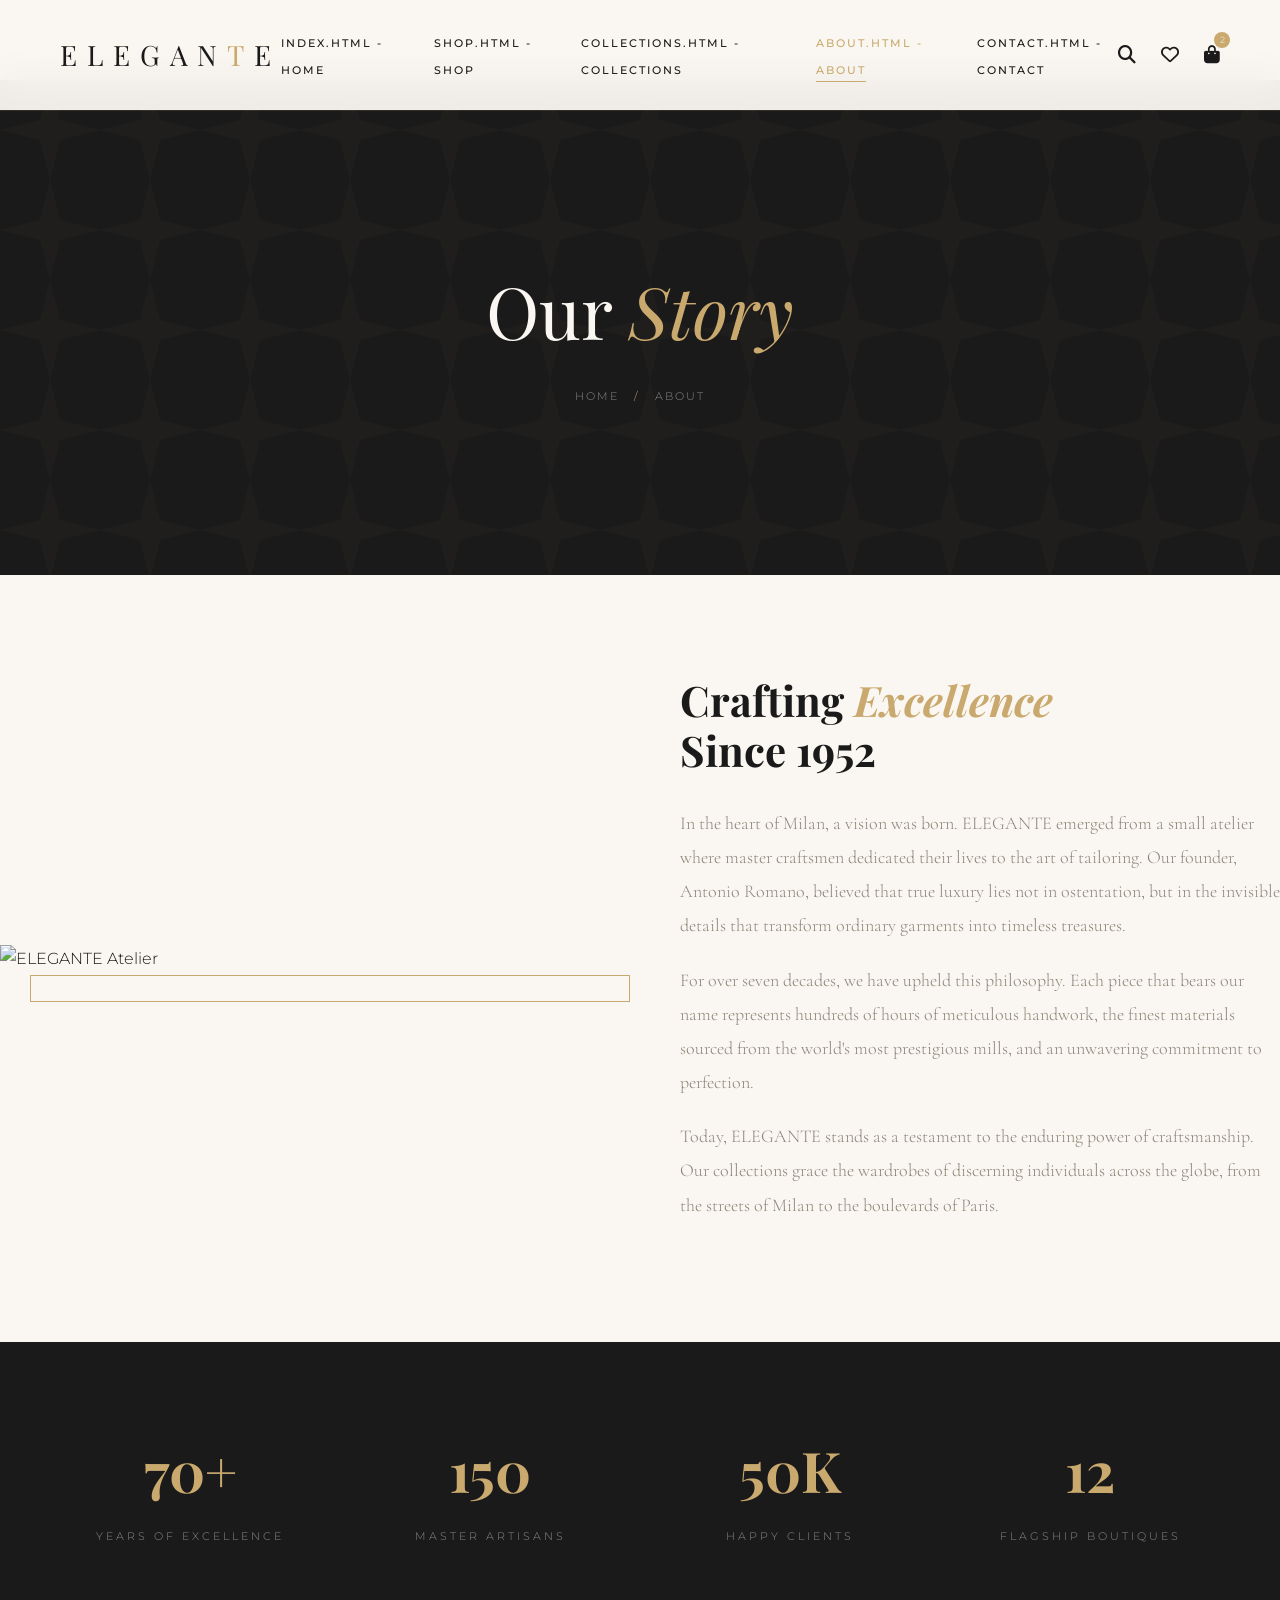
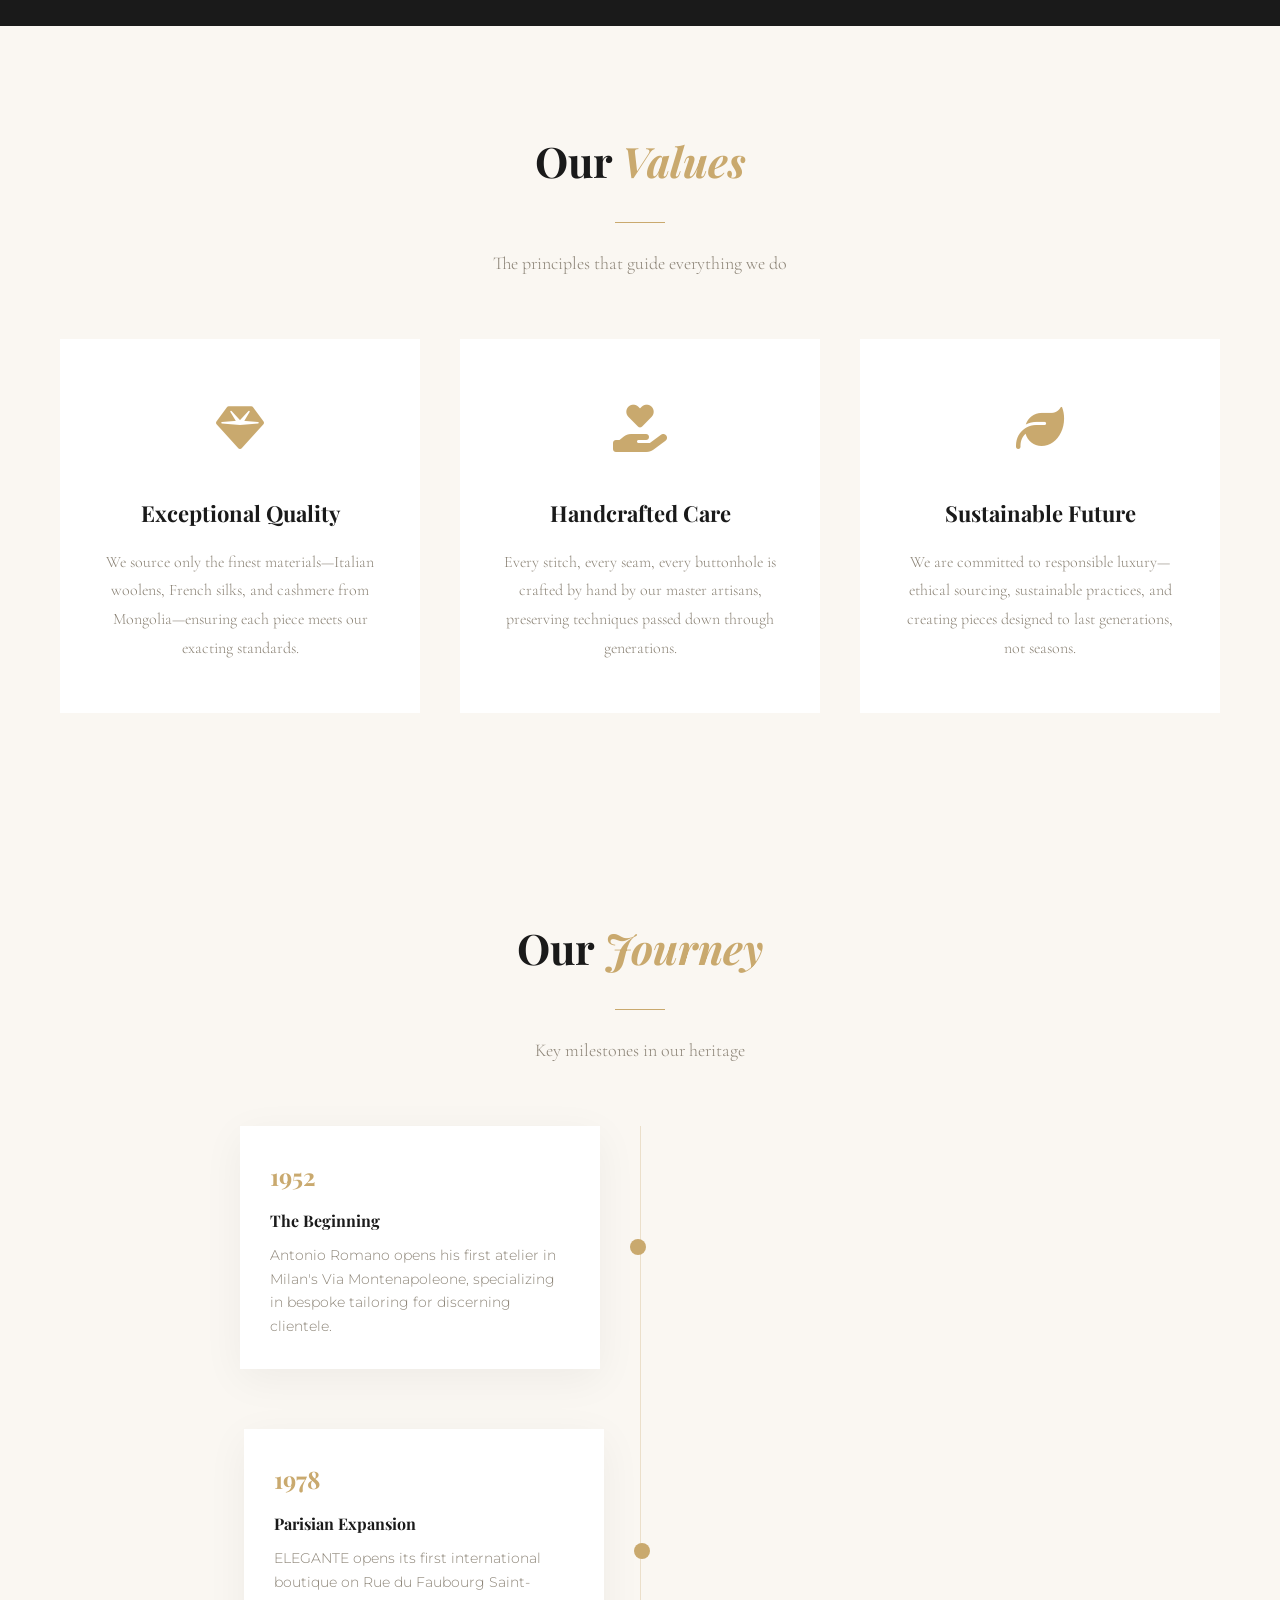
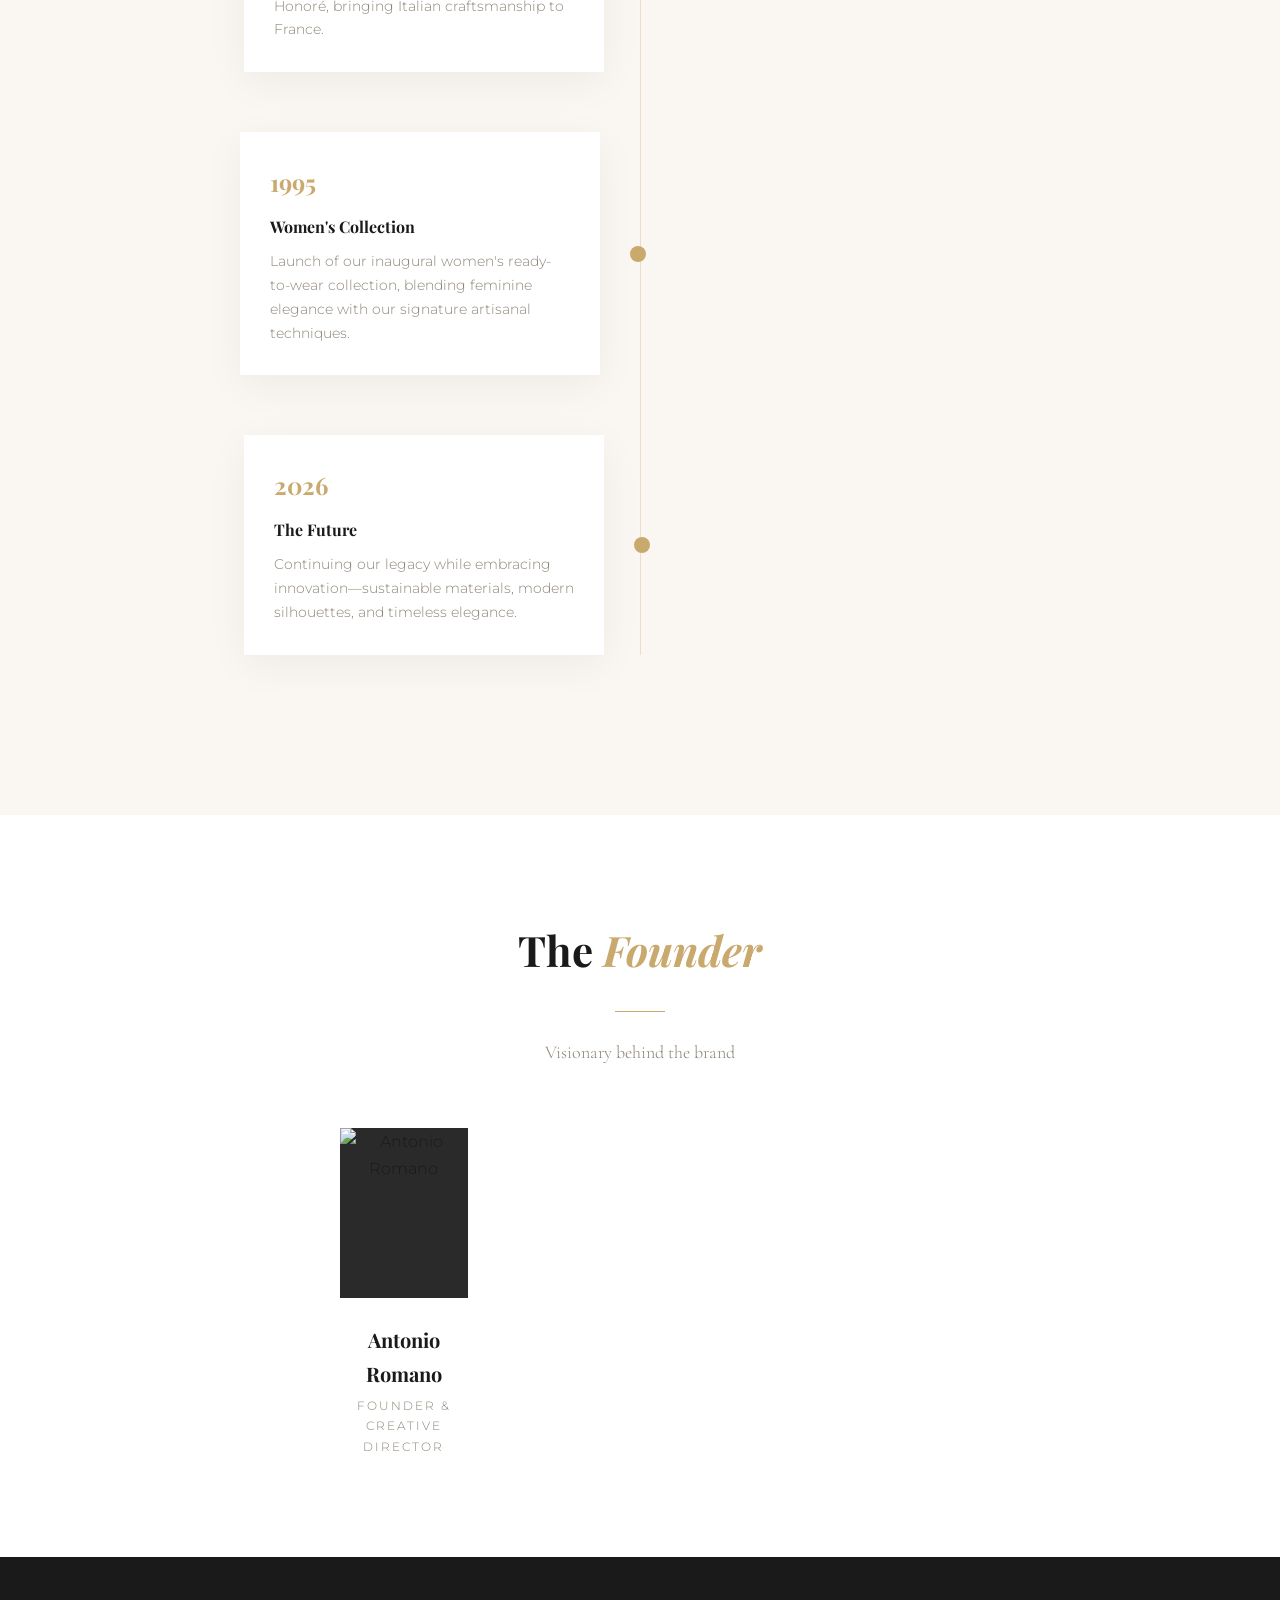
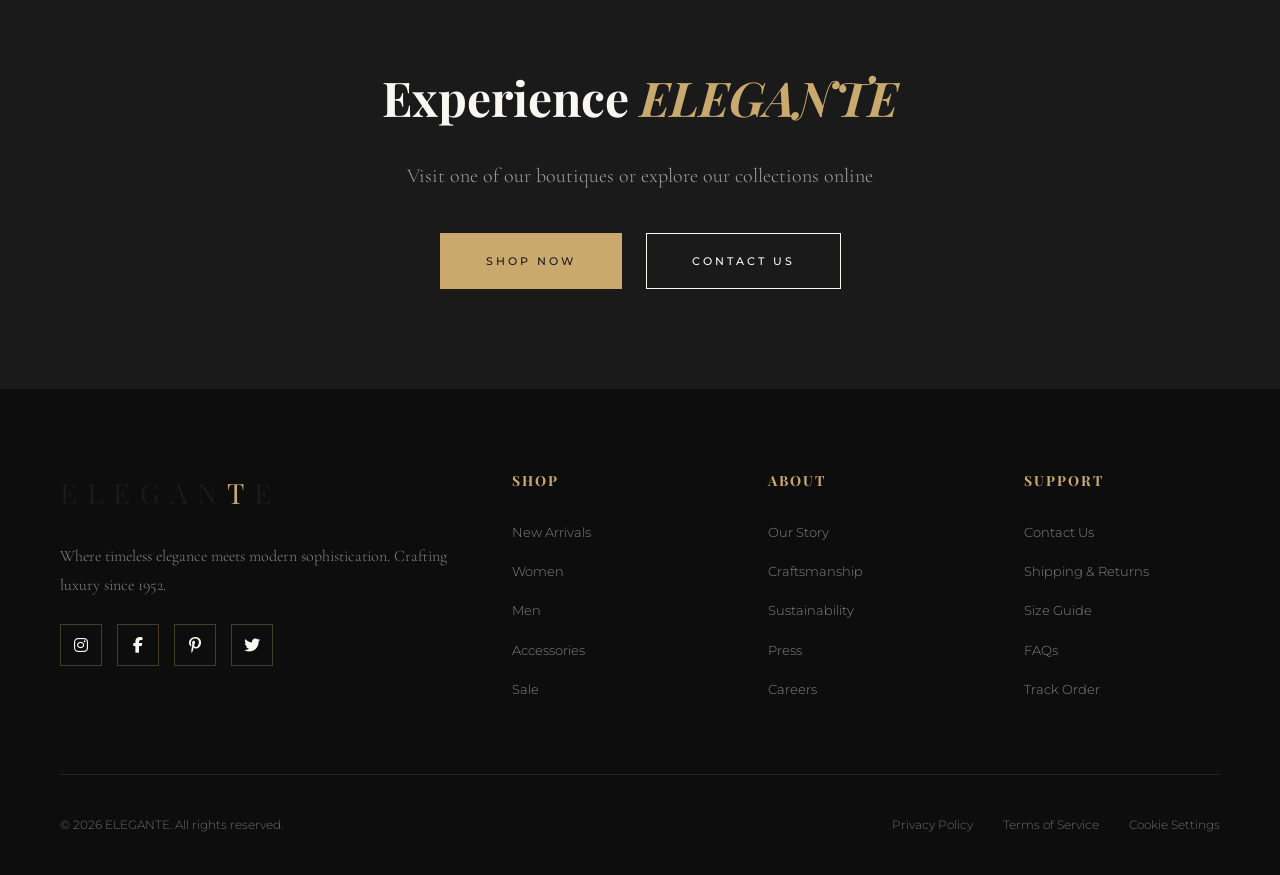
==== commit 5a926000: "Update menu links to show file paths" ====
--- a/about.html
+++ b/about.html
@@ -219,11 +219,11 @@
 <nav>
     <a href="index.html" class="logo">ELEGAN<span>T</span>E</a>
     <ul class="nav-links">
-        <li><a href="index.html">Home</a></li>
-        <li><a href="shop.html">Shop</a></li>
-        <li><a href="collections.html">Collections</a></li>
-        <li><a href="about.html" class="active">About</a></li>
-        <li><a href="contact.html">Contact</a></li>
+        <li><a href="index.html">index.html - Home</a></li>
+        <li><a href="shop.html">shop.html - Shop</a></li>
+        <li><a href="collections.html">collections.html - Collections</a></li>
+        <li><a href="about.html" class="active">about.html - About</a></li>
+        <li><a href="contact.html">contact.html - Contact</a></li>
     </ul>
     <div class="nav-icons">
         <a href="#"><i class="fas fa-search"></i></a>
